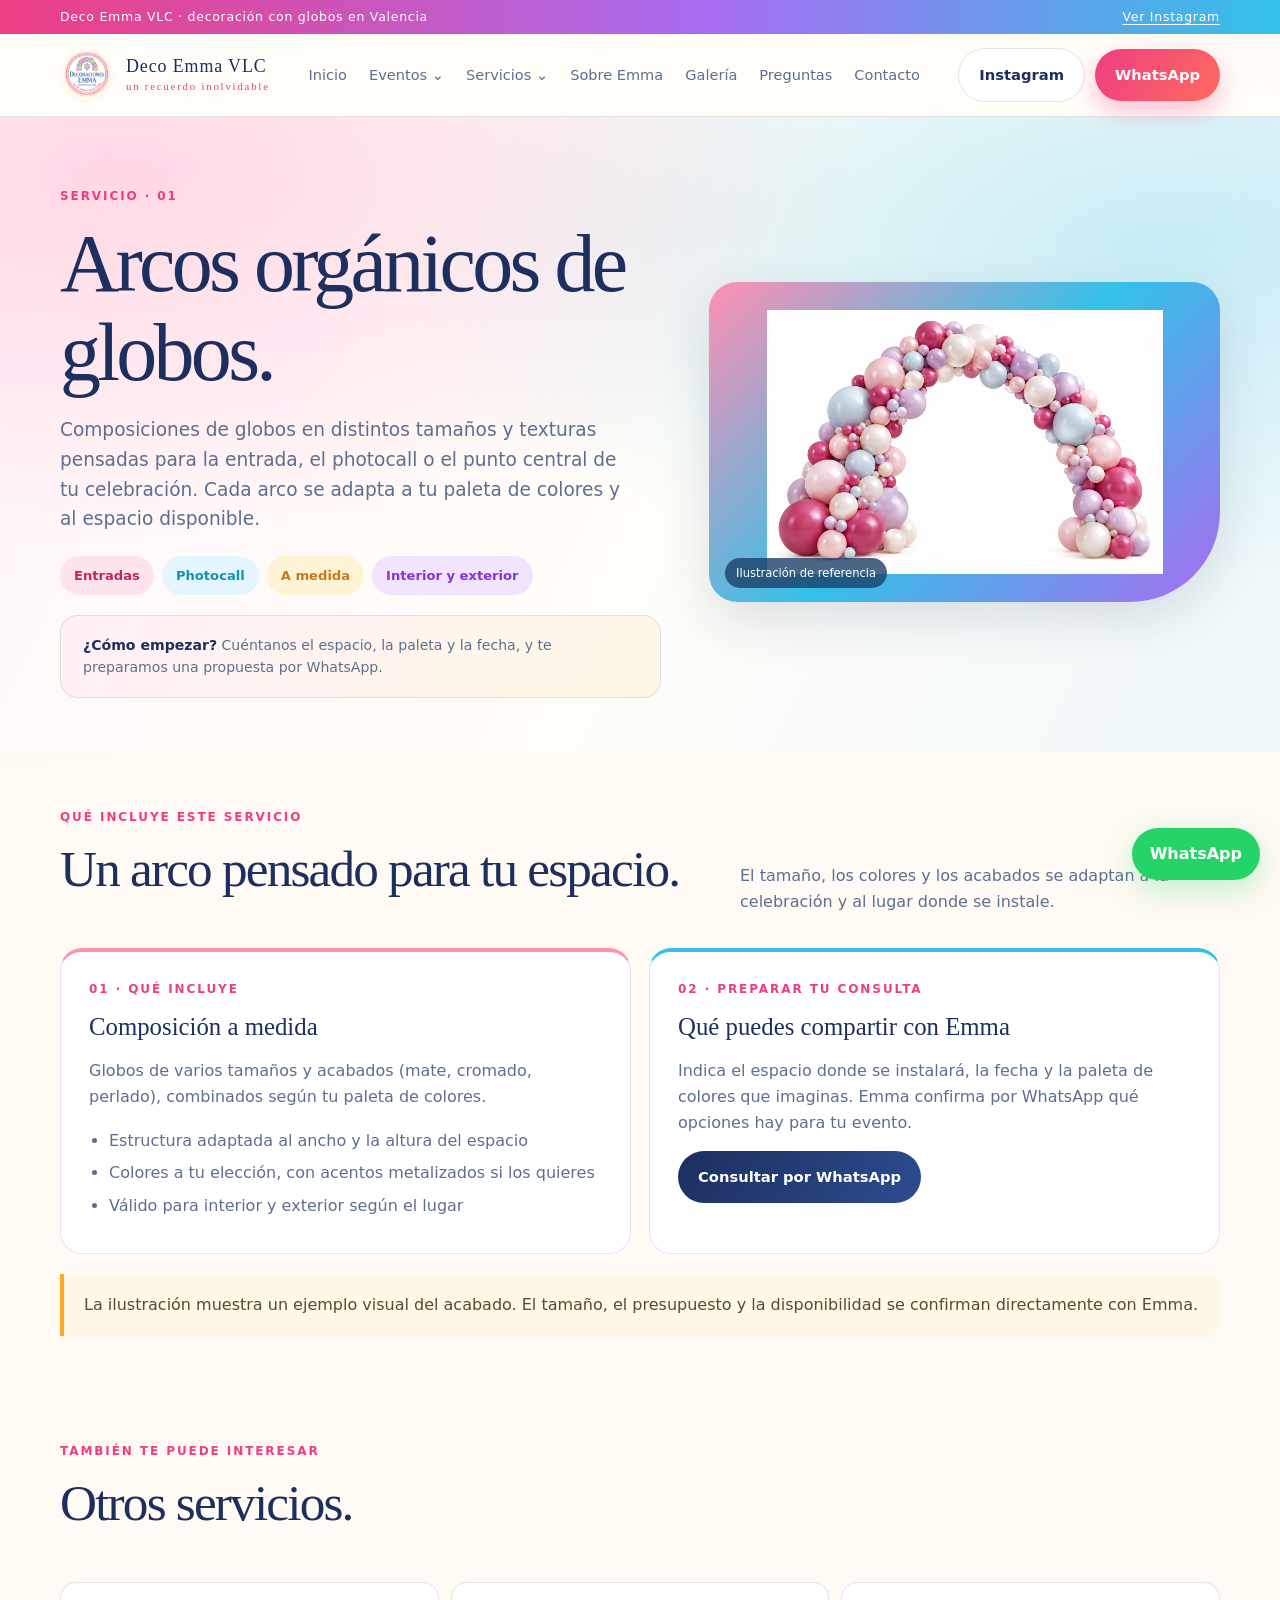
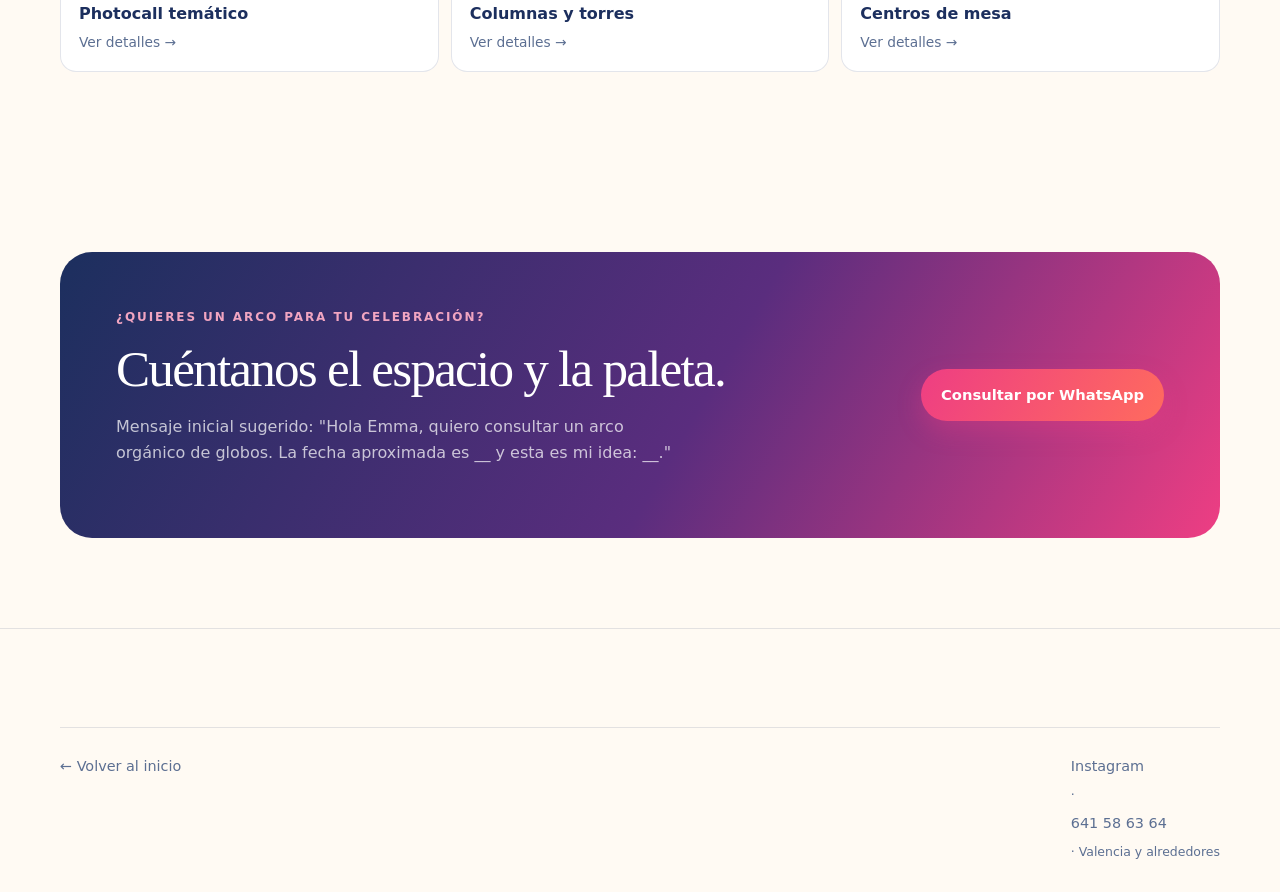
==== arcos-organicos.html @ c62fcb28 "Sitio web Deco Emma VLC: decoración con globos en Valencia Web completa con página de inicio, 6 cate" ====
<!doctype html><html lang="es"><head><meta charset="utf-8"><meta name="viewport" content="width=device-width,initial-scale=1"><title>Arcos orgánicos de globos en Valencia | Deco Emma VLC</title><meta name="description" content="Arcos orgánicos de globos a medida para la entrada o el photocall de tu celebración en Valencia."><link rel="icon" href="logo.png"><link rel="stylesheet" href="assets/css/styles.css"></head><body>
<div class="topbar"><div class="container topbar-inner"><span>Deco Emma VLC · decoración con globos en Valencia</span><a href="https://www.instagram.com/deco_emma_vlc/" target="_blank" rel="noopener noreferrer">Ver Instagram</a></div></div>
<header class="site-header"><div class="container nav"><a class="brand" href="index.html"><img src="logo.png" alt="Logo Deco Emma VLC"><span class="brand-name">Deco Emma VLC<span>un recuerdo inolvidable</span></span></a><button class="menu-toggle" aria-label="Abrir menú" aria-expanded="false">☰</button><nav class="nav-links" aria-label="Navegación principal"><a href="index.html">Inicio</a><a href="index.html#categorias">Categorías</a><a href="index.html#servicios">Servicios</a><a href="sobre-emma.html">Sobre Emma</a><a href="index.html#inspiracion">Galería</a><a href="index.html#preguntas">Preguntas</a><a href="#contacto">Contacto</a></nav><div class="nav-ctas"><a class="btn btn-soft" href="https://www.instagram.com/deco_emma_vlc/" target="_blank" rel="noopener noreferrer">Instagram</a><a class="btn btn-pink" href="https://wa.me/34641586364?text=Hola%20Emma%2C%20quiero%20consultar%20un%20arco%20org%C3%A1nico%20de%20globos." target="_blank" rel="noopener noreferrer">WhatsApp</a></div></div></header>
<main>

<section class="page-hero"><div class="container page-hero-grid"><div><div class="kicker">Servicio · 01</div><h1>Arcos orgánicos de globos.</h1><p class="lead">Composiciones de globos en distintos tamaños y texturas pensadas para la entrada, el photocall o el punto central de tu celebración. Cada arco se adapta a tu paleta de colores y al espacio disponible.</p><div class="chips"><span class="chip">Entradas</span><span class="chip">Photocall</span><span class="chip">A medida</span><span class="chip">Interior y exterior</span></div><div class="detail-hero-note"><strong>¿Cómo empezar?</strong> Cuéntanos el espacio, la paleta y la fecha, y te preparamos una propuesta por WhatsApp.</div></div><div class="page-hero-art illustration"><img src="assets/images/arco-organico.png" alt="Arco orgánico de globos en tonos pastel para la entrada de una celebración"></div></div></section>

<section class="section section-tight"><div class="container"><div class="section-head"><div><div class="kicker">Qué incluye este servicio</div><h2>Un arco pensado para tu espacio.</h2></div><p>El tamaño, los colores y los acabados se adaptan a la celebración y al lugar donde se instale.</p></div><div class="detail-grid"><article class="detail-card"><div class="kicker">01 · Qué incluye</div><h3>Composición a medida</h3><p>Globos de varios tamaños y acabados (mate, cromado, perlado), combinados según tu paleta de colores.</p><ul><li>Estructura adaptada al ancho y la altura del espacio</li><li>Colores a tu elección, con acentos metalizados si los quieres</li><li>Válido para interior y exterior según el lugar</li></ul></article><article class="detail-card"><div class="kicker">02 · Preparar tu consulta</div><h3>Qué puedes compartir con Emma</h3><p>Indica el espacio donde se instalará, la fecha y la paleta de colores que imaginas. Emma confirma por WhatsApp qué opciones hay para tu evento.</p><a class="btn btn-primary" href="https://wa.me/34641586364?text=Hola%20Emma%2C%20quiero%20consultar%20un%20arco%20org%C3%A1nico%20de%20globos.%20La%20fecha%20aproximada%20es%20__%20y%20esta%20es%20mi%20idea%3A%20__" target="_blank" rel="noopener noreferrer">Consultar por WhatsApp</a></article></div><p class="honest-note" style="margin-top:20px">La ilustración muestra un ejemplo visual del acabado. El tamaño, el presupuesto y la disponibilidad se confirman directamente con Emma.</p></div></section>

<section class="section" style="padding-top:0"><div class="container"><div class="section-head"><div><div class="kicker">También te puede interesar</div><h2>Otros servicios.</h2></div></div><div class="related-grid"><a class="related-link" href="photocall-tematico.html">Photocall temático<span>Ver detalles →</span></a><a class="related-link" href="columnas-torres.html">Columnas y torres<span>Ver detalles →</span></a><a class="related-link" href="centros-mesa.html">Centros de mesa<span>Ver detalles →</span></a></div></div></section>

<section class="section" id="contacto"><div class="container cta-band"><div><div class="kicker" style="color:#f1a5c1">¿Quieres un arco para tu celebración?</div><h2>Cuéntanos el espacio y la paleta.</h2><p>Mensaje inicial sugerido: "Hola Emma, quiero consultar un arco orgánico de globos. La fecha aproximada es __ y esta es mi idea: __."</p></div><a class="btn btn-pink" href="https://wa.me/34641586364?text=Hola%20Emma%2C%20quiero%20consultar%20un%20arco%20org%C3%A1nico%20de%20globos.%20La%20fecha%20aproximada%20es%20__%20y%20esta%20es%20mi%20idea%3A%20__" target="_blank" rel="noopener noreferrer">Consultar por WhatsApp</a></div></section>
</main><footer class="footer"><div class="container footer-bottom"><span><a href="index.html">← Volver al inicio</a></span><span><a href="https://www.instagram.com/deco_emma_vlc/" target="_blank" rel="noopener noreferrer">Instagram</a> · <a href="https://wa.me/34641586364" target="_blank" rel="noopener noreferrer">641 58 63 64</a> · Valencia y alrededores</span></div></footer><a class="wa-float" href="https://wa.me/34641586364" target="_blank" rel="noopener noreferrer">WhatsApp</a><div class="modal" aria-hidden="true"><button class="modal-close" aria-label="Cerrar imagen">×</button><img src="" alt=""></div><script src="assets/js/script.js"></script></body></html>
---- assets/css/styles.css ----
:root {
  --ink: #1c2f5e;
  --muted: #5c6f92;
  --pink: #ff8fb3;
  --pink-deep: #ee3e83;
  --gold: #ffa726;
  --sun: #ffce3d;
  --coral: #ff6b5e;
  --sky: #33c1e8;
  --mint: #22c39e;
  --lilac: #a86cf0;
  --cream: #fffaf3;
  --white: #ffffff;
  --line: rgba(28,47,94,.12);
  --shadow: 0 18px 50px rgba(28,47,94,.14);
  --radius: 24px;
  --confetti: radial-gradient(circle, var(--pink) 3px, transparent 3px) 0 0/48px 48px, radial-gradient(circle, var(--sky) 3px, transparent 3px) 20px 24px/64px 64px, radial-gradient(circle, var(--sun) 3px, transparent 3px) 40px 8px/56px 56px, radial-gradient(circle, var(--lilac) 3px, transparent 3px) 10px 36px/72px 72px;
}
* { box-sizing: border-box; }
html { scroll-behavior: smooth; }
body { margin: 0; color: var(--ink); background: radial-gradient(ellipse 900px 500px at 100% 0%, rgba(255,143,179,.14), transparent 60%), radial-gradient(ellipse 800px 500px at 0% 20%, rgba(51,193,232,.12), transparent 55%), var(--cream); font-family: Inter, ui-sans-serif, system-ui, -apple-system, BlinkMacSystemFont, "Segoe UI", sans-serif; line-height: 1.6; }
img { max-width: 100%; display: block; }
a { color: inherit; text-decoration: none; }
button, a { -webkit-tap-highlight-color: transparent; }
:focus-visible { outline: 3px solid var(--pink-deep); outline-offset: 4px; }
.container { width: min(1160px, calc(100% - 40px)); margin: 0 auto; }
.topbar { background: linear-gradient(90deg,var(--pink-deep),var(--lilac) 55%,var(--sky)); color: #fff; font-size: .78rem; letter-spacing: .06em; }
.topbar-inner { display:flex; justify-content:space-between; align-items:center; min-height:34px; gap:16px; }
.topbar a { color:#fff; text-decoration: underline; text-underline-offset: 3px; }
.site-header { position: sticky; top:0; z-index:20; background: rgba(255,253,248,.94); backdrop-filter: blur(14px); border-bottom: 1px solid var(--line); }
.nav { min-height: 82px; display:flex; align-items:center; justify-content:space-between; gap:20px; }
.brand { display:flex; align-items:center; gap:12px; min-width: 210px; }
.brand img { width:54px; height:54px; object-fit:cover; border-radius:50%; }
.brand-name { font-family: Georgia, serif; font-size:1.12rem; letter-spacing:.05em; line-height:1.05; }
.brand-name span { display:block; color:var(--pink-deep); font-size:.67rem; font-family:inherit; letter-spacing:.17em; margin-top:5px; }
.nav-links { display:flex; align-items:center; gap:22px; font-size:.91rem; color:var(--muted); }
.nav-links a:hover { color:var(--pink-deep); }
.nav-ctas { display:flex; align-items:center; gap:10px; }
.menu-toggle { display:none; border:1px solid var(--line); background:var(--white); color:var(--ink); padding:10px 12px; border-radius:12px; font-size:1.1rem; }
.btn { display:inline-flex; justify-content:center; align-items:center; gap:9px; border:0; border-radius:999px; padding:14px 20px; font-weight:700; font-size:.92rem; transition: transform .2s ease, box-shadow .2s ease, background .2s ease; cursor:pointer; }
.btn:hover { transform:translateY(-2px) scale(1.02); box-shadow:0 14px 28px rgba(28,47,94,.22); }
.btn-primary { color:#fff; background:linear-gradient(120deg,var(--ink),#2d4c8f); }
.btn-pink { color:#fff; background:linear-gradient(120deg,var(--pink-deep),var(--coral)); box-shadow:0 10px 24px rgba(238,62,131,.32); }
.btn-soft { background:#fff; color:var(--ink); border:1px solid var(--line); }
.hero { padding: clamp(34px,5vw,62px) 0 clamp(42px,6vw,72px); overflow:hidden; position:relative; background:radial-gradient(ellipse at 8% 15%,rgba(255,143,179,.28),transparent 42%),radial-gradient(ellipse at 92% 8%,rgba(51,193,232,.22),transparent 45%),radial-gradient(ellipse at 50% 100%,rgba(255,206,61,.18),transparent 50%),linear-gradient(120deg,#fff8fb,#fef4f8 58%,#eef9fb); }
.hero::before { content:""; position:absolute; inset:0; background-image:var(--confetti); opacity:.5; pointer-events:none; }
.hero-grid { display:grid; grid-template-columns:minmax(0,.88fr) minmax(0,1.12fr); align-items:center; gap:clamp(24px,4vw,52px); }
.hero-copy { padding:18px 0 20px; }
.hero .reveal { animation:none; opacity:1; }
.eyebrow { color:var(--pink-deep); text-transform:uppercase; letter-spacing:.18em; font-size:.74rem; font-weight:800; }
h1,h2,h3 { font-family: Georgia, "Times New Roman", serif; line-height:1.08; margin:0 0 18px; font-weight:500; }
h1 { font-size:clamp(3rem,6.4vw,5.8rem); letter-spacing:-.045em; }
h2 { font-size:clamp(2.2rem,4vw,3.5rem); letter-spacing:-.035em; }
h3 { font-size:1.55rem; }
p { margin:0 0 16px; }
.lead { color:var(--muted); font-size:1.16rem; max-width:570px; }
.hero-actions { display:flex; flex-wrap:wrap; gap:12px; margin-top:30px; }
.hero h1 { max-width:590px; font-size:clamp(3rem,4.8vw,4.65rem); line-height:1.01; letter-spacing:-.05em; margin:15px 0 20px; }
.hero-event-links { display:flex; flex-wrap:wrap; gap:9px 22px; margin-top:26px; }
.hero-event-links a { color:var(--ink); font-size:.9rem; font-weight:750; border-bottom:1px solid rgba(25,61,103,.2); padding-bottom:4px; }
.hero-event-links a span { color:var(--pink-deep); margin-left:4px; }
.hero-proof { display:flex; align-items:center; gap:12px; margin-top:28px; padding-top:19px; border-top:1px solid var(--line); }
.proof-mark { width:38px; height:38px; display:grid; place-items:center; border-radius:50%; background:#f6e5ec; color:var(--pink-deep); font-size:1.25rem; }
.hero-proof strong,.hero-proof small { display:block; }
.hero-proof strong { font-size:.87rem; }
.hero-proof small { color:var(--muted); margin-top:2px; font-size:.8rem; }
.hero-visual { min-height:520px; position:relative; }
.hero-image { height:520px; width:100%; object-fit:cover; border-radius:32px 32px 120px 32px; box-shadow:var(--shadow); background:linear-gradient(135deg,var(--sky),#fff,var(--pink)); }
.hero-note { position:absolute; left:-24px; bottom:24px; width:180px; padding:18px; background:#fff; border:1px solid var(--line); border-radius:18px; box-shadow:var(--shadow); font-size:.86rem; }
.hero-note strong { display:block; font-family:Georgia,serif; font-size:1.2rem; margin-bottom:4px; }
.section { padding:90px 0; }
.section-head { display:flex; justify-content:space-between; align-items:end; gap:24px; margin-bottom:34px; }
.section-head p { color:var(--muted); max-width:480px; margin:0; }
.kicker { color:var(--pink-deep); font-size:.75rem; font-weight:800; text-transform:uppercase; letter-spacing:.16em; margin-bottom:14px; }
.category-grid { display:grid; grid-template-columns:repeat(3,1fr); gap:16px; }
.category-card { min-height:260px; padding:24px; display:flex; flex-direction:column; justify-content:flex-end; position:relative; overflow:hidden; border-radius:var(--radius); color:#fff; isolation:isolate; transition:transform .3s ease, box-shadow .3s ease; box-shadow:0 10px 26px rgba(28,47,94,.14); }
.category-card:hover { transform:translateY(-6px) scale(1.015); }
.cc-cumpleanos:hover { box-shadow:0 20px 40px rgba(238,62,131,.4); }
.cc-bautizos:hover { box-shadow:0 20px 40px rgba(168,108,240,.4); }
.cc-revelacion:hover { box-shadow:0 20px 40px rgba(51,193,232,.4); }
.cc-babyshower:hover { box-shadow:0 20px 40px rgba(255,167,38,.4); }
.cc-graduaciones:hover { box-shadow:0 20px 40px rgba(34,195,158,.4); }
.cc-personalizada:hover { box-shadow:0 20px 40px rgba(255,107,94,.4); }
.category-card { --card-image: linear-gradient(135deg,var(--pink),var(--sky)); }
.category-card::before { content:""; position:absolute; inset:0; z-index:-2; background-image:linear-gradient(180deg,rgba(25,61,103,.04),rgba(25,61,103,.18)),var(--card-image); background-size:cover; background-position:center; transition:transform .5s ease, filter .5s ease; }
.cc-cumpleanos { --card-image: url('../images/social-web/social-193904.jpg'); }
.cc-bautizos { --card-image: url('../images/social-web/social-194041.jpg'); }
.cc-revelacion { --card-image: url('../images/social-web/social-193912.jpg'); }
.cc-babyshower { --card-image: url('../images/social-web/social-194009.jpg'); }
.cc-graduaciones { --card-image: url('../images/social-web/social-194018.jpg'); }
.cc-personalizada { --card-image: url('../images/social-web/social-193943.jpg'); }
.category-card:hover::before { transform:scale(1.05); }
.category-card::after { content:""; position:absolute; inset:0; z-index:-1; background:linear-gradient(180deg,rgba(15,37,63,.02) 10%,rgba(15,37,63,.78)); transition:background .35s ease; }
.category-card:hover::after { background:linear-gradient(180deg,rgba(15,37,63,.02) 10%,rgba(15,37,63,.9)); }
.category-card h3 { margin-bottom:5px; }
.category-card p { margin:0; opacity:.88; font-size:.9rem; }
.card-arrow { margin-top:15px; font-size:.9rem; font-weight:800; }
.color-pink { --card-bg: linear-gradient(135deg,#e38ead,#8fa9ce); }
.color-blue { --card-bg: linear-gradient(135deg,#7db4d8,#1f4e79); }
.color-lilac { --card-bg: linear-gradient(135deg,#b99bcf,#dfc7dc); }
.color-mint { --card-bg: linear-gradient(135deg,#89bca8,#e4cda5); }
.color-gold { --card-bg: linear-gradient(135deg,#d2a738,#c85d84); }
.color-night { --card-bg: linear-gradient(135deg,#273a58,#ba5a7d); }
.split { display:grid; grid-template-columns:1fr 1fr; gap:50px; align-items:center; }
.soft-panel { padding:42px; background:linear-gradient(135deg,#fff0f6,#fdeee0 45%,#eaf7f4); border-radius:32px; box-shadow:var(--shadow); }
.quote { font-family:Georgia,serif; font-size:clamp(1.7rem,3vw,2.8rem); line-height:1.15; background:linear-gradient(120deg,var(--pink-deep),var(--lilac)); -webkit-background-clip:text; background-clip:text; color:transparent; }
.steps { display:grid; grid-template-columns:repeat(3,1fr); gap:18px; }
.step { padding:26px; background:#fff; border:1px solid var(--line); border-radius:20px; }
.step-no { width:38px; height:38px; display:grid; place-items:center; color:#fff; background:var(--pink-deep); border-radius:50%; font-weight:800; margin-bottom:22px; }
.steps .step:nth-child(3n+1) .step-no { background:var(--pink-deep); }
.steps .step:nth-child(3n+2) .step-no { background:var(--sky); }
.steps .step:nth-child(3n+3) .step-no { background:var(--gold); }
.steps .step { transition:transform .25s ease, box-shadow .25s ease; }
.steps .step:hover { transform:translateY(-4px); box-shadow:var(--shadow); }
.step p { color:var(--muted); font-size:.93rem; }
.gallery { display:grid; grid-template-columns:repeat(12,1fr); gap:14px; }
.gallery figure { margin:0; min-height:230px; position:relative; overflow:hidden; border-radius:18px; background:#eee; cursor:zoom-in; }
.gallery figure:nth-child(1) { grid-column:span 7; grid-row:span 2; }
.gallery figure:nth-child(2), .gallery figure:nth-child(3) { grid-column:span 5; }
.gallery figure:nth-child(n+4) { grid-column:span 4; }
.gallery img { width:100%; height:100%; object-fit:cover; transition:transform .35s ease; }
.gallery figure:hover img { transform:scale(1.04); }
.gallery figcaption { position:absolute; left:14px; bottom:12px; background:rgba(25,61,103,.82); color:#fff; border-radius:999px; padding:5px 10px; font-size:.72rem; }
.page-hero { padding:70px 0 54px; position:relative; overflow:hidden; background:radial-gradient(ellipse at 10% 10%,rgba(255,143,179,.3),transparent 45%),radial-gradient(ellipse at 90% 20%,rgba(51,193,232,.24),transparent 48%),linear-gradient(115deg,#fff6fa 0%,#fffdf8 52%,#eff8fb 100%); }
.page-hero::before { content:""; position:absolute; inset:0; background-image:var(--confetti); opacity:.4; pointer-events:none; }
.page-hero .container { position:relative; }
.page-hero-grid { display:grid; grid-template-columns:1fr .85fr; gap:48px; align-items:center; }
.page-hero-art { height:320px; border-radius:28px 28px 90px 28px; background:linear-gradient(135deg,var(--pink),var(--sky),var(--lilac)); box-shadow:var(--shadow); overflow:hidden; }
.page-hero-art img { width:100%; height:100%; object-fit:cover; }
.chips { display:flex; flex-wrap:wrap; gap:8px; margin-top:22px; }
.chip { padding:8px 13px; border-radius:999px; background:#fff; border:1px solid var(--line); color:var(--muted); font-size:.82rem; font-weight:700; }
.chip:nth-child(4n+1) { background:#ffe3ec; color:#c22563; border-color:transparent; }
.chip:nth-child(4n+2) { background:#e3f6ff; color:#1590b3; border-color:transparent; }
.chip:nth-child(4n+3) { background:#fff3d6; color:#c9791a; border-color:transparent; }
.chip:nth-child(4n+4) { background:#f2e3ff; color:#8535d6; border-color:transparent; }
.cta-band { padding:56px; border-radius:32px; background:linear-gradient(120deg,var(--ink),#5a2d7e 55%,var(--pink-deep)); color:#fff; display:flex; align-items:center; justify-content:space-between; gap:28px; position:relative; overflow:hidden; }
.cta-band::before { content:""; position:absolute; inset:0; background-image:var(--confetti); opacity:.28; pointer-events:none; }
.cta-band > * { position:relative; }
.cta-band p { color:rgba(255,255,255,.72); max-width:570px; }
.cta-band .btn-soft { color:var(--ink); }
.footer { padding:58px 0 30px; border-top:1px solid var(--line); }
.footer-grid { display:grid; grid-template-columns:1.3fr 1fr 1fr 1fr; gap:32px; }
.footer h3 { font-size:1rem; font-family:inherit; font-weight:800; }
.footer a { color:var(--muted); display:block; margin:7px 0; font-size:.9rem; }
.footer-bottom { display:flex; justify-content:space-between; gap:20px; border-top:1px solid var(--line); margin-top:40px; padding-top:20px; color:var(--muted); font-size:.78rem; }
.wa-float { position:fixed; right:20px; bottom:20px; z-index:25; background:#25d366; color:#fff; border-radius:999px; padding:13px 18px; font-weight:800; box-shadow:0 10px 30px rgba(37,211,102,.28); }
.hero-banner { position:relative; min-height:clamp(490px,48vw,610px); border-radius:30px 30px 110px 30px; overflow:hidden; box-shadow:0 28px 70px rgba(25,61,103,.18); background:#d9c9e7; isolation:isolate; }
.hero-slide { position:absolute; inset:0; opacity:0; visibility:hidden; transition:opacity .55s ease, visibility .55s ease; }
.hero-slide.active { opacity:1; visibility:visible; }
.hero-slide img { width:100%; height:100%; object-fit:cover; }
.hero-slide::after { content:""; position:absolute; inset:0; background:linear-gradient(180deg,rgba(11,28,48,.02) 40%,rgba(11,28,48,.15) 54%,rgba(11,28,48,.92) 100%); }
.hero-slide-copy { position:absolute; z-index:1; left:clamp(20px,3vw,38px); bottom:clamp(28px,4vw,48px); width:min(500px,calc(100% - 64px)); color:#fff; }
.hero-slide-copy .eyebrow { color:#ffd4e3; margin-bottom:12px; }
.hero-slide-copy h2 { font-size:clamp(2rem,3.35vw,3.25rem); max-width:500px; margin-bottom:11px; line-height:1.02; }
.hero-slide-copy p { color:rgba(255,255,255,.9); font-size:1rem; margin:0; }
.hero-photo-label { position:absolute; z-index:3; left:20px; top:20px; padding:8px 13px; border-radius:999px; background:rgba(255,253,249,.93); color:var(--ink); font-size:.75rem; font-weight:800; box-shadow:0 5px 18px rgba(0,0,0,.12); }
.hero-controls { position:absolute; z-index:3; right:22px; bottom:22px; display:flex; gap:8px; }
.hero-controls button { width:44px; height:44px; border:1px solid rgba(255,255,255,.68); border-radius:50%; background:rgba(12,35,58,.42); color:#fff; font-size:1.1rem; cursor:pointer; backdrop-filter:blur(8px); }
.hero-controls button:hover { background:#fff; color:var(--ink); }
.hero-dots { position:absolute; z-index:3; top:25px; right:25px; display:flex; gap:8px; }
.hero-dots button { width:9px; height:9px; padding:0; border:0; border-radius:50%; background:rgba(255,255,255,.55); cursor:pointer; }
.hero-dots button.active { background:#fff; transform:scale(1.35); }
.service-strip { display:flex; gap:12px; overflow:auto; padding:4px 0 8px; scrollbar-width:none; }
.service-strip::-webkit-scrollbar { display:none; }
.service-pill { flex:0 0 auto; border:1px solid var(--line); border-radius:999px; padding:12px 16px; background:#fff; color:var(--muted); font-size:.87rem; font-weight:700; transition:transform .2s ease, box-shadow .2s ease; }
.service-pill:hover { color:#fff; border-color:transparent; background:linear-gradient(120deg,var(--pink-deep),var(--lilac)); transform:translateY(-2px); box-shadow:0 10px 22px rgba(238,62,131,.3); }
.nav-category { position:relative; }
.nav-category > button { border:0; background:none; color:inherit; font:inherit; cursor:pointer; padding:0; }
.category-menu { display:none; position:absolute; top:32px; left:-18px; min-width:250px; padding:10px; background:#fff; border:1px solid var(--line); border-radius:20px; box-shadow:var(--shadow); }
.nav-category:hover .category-menu, .nav-category:focus-within .category-menu, .nav-category.open .category-menu { display:block; }
.category-menu a { display:flex; align-items:center; gap:12px; padding:8px; border-radius:14px; color:var(--ink); font-weight:700; font-size:.92rem; transition:background .18s ease, transform .18s ease; }
.category-menu a:hover { background:#f7f5ff; transform:translateX(3px); }
.category-menu a .menu-icon { flex:0 0 auto; width:38px; height:38px; border-radius:12px; display:grid; place-items:center; font-size:1.15rem; }
.category-menu a.mi-cumpleanos .menu-icon { background:#ffe3ec; }
.category-menu a.mi-bautizos .menu-icon { background:#f2e3ff; }
.category-menu a.mi-revelacion .menu-icon { background:#e3f6ff; }
.category-menu a.mi-babyshower .menu-icon { background:#fff3d6; }
.category-menu a.mi-graduaciones .menu-icon { background:#d9f5ee; }
.category-menu a.mi-personalizada .menu-icon { background:#ffe8e0; }
.category-menu a.mi-arcos .menu-icon { background:#ffe3ec; }
.category-menu a.mi-columnas .menu-icon { background:#fff1d6; }
.category-menu a.mi-photocall .menu-icon { background:#d9f5ee; }
.category-menu a.mi-numeros .menu-icon { background:#e3ecff; }
.category-menu a.mi-centromesa .menu-icon { background:#f2e3ff; }
.category-menu a.mi-montaje .menu-icon { background:#ffe8e0; }
.page-hero-art { position:relative; }
.page-hero-art::after { content:"Inspiración visual"; position:absolute; left:16px; bottom:14px; padding:6px 11px; border-radius:999px; background:rgba(25,61,103,.78); color:#fff; font-size:.72rem; }
.page-hero-art.real-photo::after { content:"Foto aportada por Deco Emma"; }
.page-hero-art.illustration { display:flex; align-items:center; justify-content:center; }
.page-hero-art.illustration img { width:100%; height:100%; object-fit:contain; padding:28px; }
.page-hero-art.illustration::after { content:"Ilustración de referencia"; }
.detail-grid { display:grid; grid-template-columns:1fr 1fr; gap:18px; }
.hero-grid { grid-template-columns:minmax(0,.92fr) minmax(0,1.08fr); }
.hero h1 { font-size:clamp(2.9rem,4.2vw,4.05rem); max-width:620px; }
.category-card { min-height:300px; padding:28px; }
.category-card::before { background-position:center 42%; }
.category-card h3 { font-size:clamp(1.7rem,2.2vw,2.15rem); }
.hero-slide-copy { max-width:calc(100% - 100px); }
@media (max-width:680px) { .hero-controls { left:13px; right:auto; top:58px; bottom:auto; } }
@media (max-width:900px) { .hero-grid { grid-template-columns:1fr; } .hero h1 { font-size:clamp(3rem,7vw,4.1rem); } }
@media (max-width:680px) { .hero h1 { font-size:clamp(2.5rem,10.5vw,3.15rem); } .category-card { min-height:285px; padding:24px; } .hero-slide-copy { max-width:none; } }
.detail-card { padding:28px; border:1px solid var(--line); border-radius:22px; background:#fff; border-top:4px solid var(--pink); transition:transform .25s ease, box-shadow .25s ease; }
.detail-card:hover { transform:translateY(-4px); box-shadow:var(--shadow); }
.detail-card:nth-child(2) { border-top-color:var(--sky); }
.detail-card p { color:var(--muted); }
.detail-card ul { margin:18px 0 0; padding-left:20px; color:var(--muted); }
.detail-card li { margin:7px 0; }
.faq-list { display:grid; gap:10px; max-width:920px; }
.faq-list details { background:#fff; border:1px solid var(--line); border-radius:16px; padding:0 20px; transition:border-color .2s ease, box-shadow .2s ease; }
.faq-list details[open] { border-color:var(--pink); box-shadow:0 10px 24px rgba(238,62,131,.12); }
.faq-list summary { cursor:pointer; list-style:none; padding:19px 28px 19px 0; font-weight:750; position:relative; }
.faq-list summary::-webkit-details-marker { display:none; }
.faq-list summary::after { content:"+"; position:absolute; right:0; top:14px; font-size:1.4rem; color:var(--pink-deep); }
.faq-list details[open] summary::after { content:"−"; }
.faq-list details p { color:var(--muted); padding:0 0 17px; margin:0; }
.related-grid { display:grid; grid-template-columns:repeat(3,1fr); gap:12px; }
.related-link { padding:18px; border:1px solid var(--line); border-radius:16px; background:#fff; font-weight:750; transition:transform .2s ease, box-shadow .2s ease, border-color .2s ease; }
.related-link:hover { transform:translateY(-3px); box-shadow:var(--shadow); border-color:var(--pink); }
.related-link span { display:block; color:var(--muted); font-weight:400; font-size:.86rem; margin-top:4px; }
.honest-note { padding:18px 20px; border-left:4px solid var(--gold); border-radius:0 14px 14px 0; background:#fff8e8; color:#594b2b; }
.home-faq { background:linear-gradient(135deg,#f5e9ff,#e5f9f3); }
@media (max-width:680px) { .detail-grid,.related-grid { grid-template-columns:1fr; } .detail-card { padding:22px; } }
.modal { display:none; position:fixed; inset:0; z-index:50; padding:24px; background:rgba(11,25,43,.78); align-items:center; justify-content:center; }
.modal.open { display:flex; }
.modal img { max-height:88vh; max-width:min(100%,1000px); border-radius:18px; box-shadow:var(--shadow); }
.modal-close { position:absolute; top:18px; right:20px; width:42px; height:42px; border:0; border-radius:50%; background:#fff; color:var(--ink); font-size:1.5rem; cursor:pointer; }
.reveal { animation:rise .65s ease both; }
@keyframes rise { from { opacity:0; transform:translateY(16px); } to { opacity:1; transform:none; } }
@media (max-width:900px) { .nav-links { gap:12px; } .nav-ctas .btn-soft { display:none; } .hero-grid,.page-hero-grid,.split { grid-template-columns:1fr; } .hero-grid { gap:27px; } .hero-copy { max-width:760px; } .hero h1 { max-width:760px; font-size:clamp(3.2rem,7vw,4.5rem); } .hero-banner { min-height:500px; } .hero-visual { min-height:380px; } .hero-image { height:380px; } .category-grid { grid-template-columns:repeat(2,1fr); } .steps { grid-template-columns:1fr; } .footer-grid { grid-template-columns:1fr 1fr; } }
@media (max-width:680px) { .container { width:min(100% - 28px,1160px); } .topbar-inner { font-size:.67rem; } .topbar-inner span { display:none; } .nav { min-height:70px; } .brand img { width:46px; height:46px; } .brand { min-width:0; } .brand-name { font-size:1rem; } .menu-toggle { display:block; } .nav-links { display:none; position:absolute; left:14px; right:14px; top:76px; flex-direction:column; align-items:stretch; padding:14px; background:#fff; border:1px solid var(--line); border-radius:18px; box-shadow:var(--shadow); } .nav-links.open { display:flex; } .nav-category > button { width:100%; text-align:left; padding:10px 0; } .category-menu { position:static; box-shadow:none; border:0; padding:0 0 4px 12px; min-width:0; } .nav-category.open .category-menu { display:block; } .nav-ctas { margin-left:auto; } .nav-ctas .btn-pink { padding:11px 14px; font-size:.8rem; } .hero { padding:18px 0 42px; } .hero-grid { display:flex; flex-direction:column; align-items:stretch; gap:0; } .hero-banner { order:0; min-height:clamp(300px,88vw,390px); width:100%; margin-bottom:25px; border-radius:22px 22px 72px 22px; } .hero-copy { order:1; padding:0 3px; } .hero .eyebrow { font-size:.68rem; } .hero h1 { font-size:clamp(2.55rem,11vw,3.35rem); line-height:1.01; margin:9px 0 13px; max-width:14ch; } .hero .lead { font-size:1rem; line-height:1.5; margin-bottom:0; } .hero-actions { margin-top:18px; gap:9px; } .hero-actions .btn { flex:1 1 100%; min-height:50px; } .hero-event-links { margin-top:18px; gap:10px 17px; } .hero-event-links a { font-size:.82rem; } .hero-proof { margin-top:19px; padding-top:15px; } .hero-slide-copy { left:18px; bottom:22px; width:calc(100% - 36px); } .hero-slide-copy .eyebrow { font-size:.64rem; margin-bottom:8px; } .hero-slide-copy h2 { font-size:clamp(1.65rem,7vw,2.15rem); max-width:15ch; margin-bottom:6px; } .hero-slide-copy p { font-size:.85rem; line-height:1.35; max-width:29ch; } .hero-photo-label { left:13px; top:13px; font-size:.65rem; padding:7px 10px; } .hero-controls { right:13px; bottom:13px; } .hero-controls button { width:39px; height:39px; } .hero-dots { top:16px; right:14px; } .section { padding:65px 0; } .section-head { display:block; } .section-head p { margin-top:14px; } .category-grid { grid-template-columns:1fr; } .category-card { min-height:250px; } .gallery { display:grid; grid-template-columns:1fr 1fr; } .gallery figure, .gallery figure:nth-child(1), .gallery figure:nth-child(2), .gallery figure:nth-child(3), .gallery figure:nth-child(n+4) { grid-column:span 1; grid-row:span 1; min-height:190px; } .gallery figure:nth-child(1) { grid-column:span 2; min-height:270px; } .soft-panel { padding:26px; } .cta-band { padding:30px 24px; display:block; } .cta-band .btn { margin-top:14px; } .footer-grid { grid-template-columns:1fr; gap:24px; } .footer-bottom { display:block; } .footer-bottom span { display:block; margin-top:8px; } .wa-float { right:14px; bottom:14px; padding:11px 14px; font-size:.86rem; } }
/* ---- Ampliación visual: cifras, servicios numerados, sobre Emma, Instagram, confianza ---- */
.stats-bar { display:grid; grid-template-columns:repeat(4,1fr); gap:16px; margin-top:-46px; position:relative; z-index:3; }
.stat-card { background:#fff; border:1px solid var(--line); border-radius:20px; padding:22px 18px; box-shadow:var(--shadow); text-align:center; border-bottom:4px solid var(--pink-deep); transition:transform .25s ease; }
.stat-card:hover { transform:translateY(-4px); }
.stat-card strong { display:block; font-family:Georgia,serif; font-size:1.9rem; color:var(--pink-deep); letter-spacing:-.02em; }
.stat-card span { display:block; margin-top:4px; color:var(--muted); font-size:.82rem; line-height:1.35; }
.stat-card:nth-child(4n+1) { border-bottom-color:var(--pink-deep); }
.stat-card:nth-child(4n+1) strong { color:var(--pink-deep); }
.stat-card:nth-child(4n+2) { border-bottom-color:var(--sky); }
.stat-card:nth-child(4n+2) strong { color:#1590b3; }
.stat-card:nth-child(4n+3) { border-bottom-color:var(--gold); }
.stat-card:nth-child(4n+3) strong { color:#c9791a; }
.stat-card:nth-child(4n+4) { border-bottom-color:var(--lilac); }
.stat-card:nth-child(4n+4) strong { color:#8535d6; }
.section-tight { padding-top:56px; }
.services-grid { display:grid; grid-template-columns:repeat(3,1fr); gap:16px; }
.service-num-card { position:relative; padding:30px 26px 26px; background:#fff; border:1px solid var(--line); border-radius:22px; overflow:hidden; transition:transform .25s ease, box-shadow .25s ease, border-color .25s ease; display:block; }
.service-more { display:inline-block; margin-top:14px; color:var(--pink-deep); font-weight:800; font-size:.86rem; }
.service-num-card:hover { transform:translateY(-4px); box-shadow:var(--shadow); }
.service-num-card .num { position:absolute; top:14px; right:20px; font-family:Georgia,serif; font-size:2.4rem; color:rgba(200,77,124,.14); }
.service-num-card .icon { width:46px; height:46px; display:grid; place-items:center; border-radius:14px; background:#fbeaf1; color:var(--pink-deep); font-size:1.35rem; margin-bottom:16px; }
.service-img-wrap { width:100%; aspect-ratio:4/3; border-radius:16px; overflow:hidden; margin-bottom:18px; display:flex; align-items:center; justify-content:center; background:linear-gradient(135deg,#faf6f0,#f2ede6); }
.service-img-wrap img { width:100%; height:100%; object-fit:contain; padding:14px; mix-blend-mode:multiply; }
.service-num-card:nth-child(6n+1) .service-img-wrap { background:linear-gradient(135deg,#fff3f7,#ffe9f0); }
.service-num-card:nth-child(6n+2) .service-img-wrap { background:linear-gradient(135deg,#fff9ef,#fff1d9); }
.service-num-card:nth-child(6n+3) .service-img-wrap { background:linear-gradient(135deg,#eefaf6,#dff5ee); }
.service-num-card:nth-child(6n+4) .service-img-wrap { background:linear-gradient(135deg,#eef3ff,#e3ecff); }
.service-num-card:nth-child(6n+5) .service-img-wrap { background:linear-gradient(135deg,#f8f1ff,#f0e4ff); }
.service-num-card:nth-child(6n+6) .service-img-wrap { background:linear-gradient(135deg,#fff1ee,#ffe6e0); }
.service-num-card:nth-child(6n+6) .service-img-wrap img { mix-blend-mode:normal; }
.service-num-card { border-top:4px solid var(--pink); }
.service-num-card:nth-child(6n+1) { border-top-color:var(--pink-deep); }
.service-num-card:nth-child(6n+1) .icon { background:#ffe3ec; color:var(--pink-deep); }
.service-num-card:nth-child(6n+2) { border-top-color:var(--gold); }
.service-num-card:nth-child(6n+2) .icon { background:#fff1d6; color:#c9791a; }
.service-num-card:nth-child(6n+3) { border-top-color:var(--mint); }
.service-num-card:nth-child(6n+3) .icon { background:#d9f5ee; color:#12876b; }
.service-num-card:nth-child(6n+4) { border-top-color:#2f57c9; }
.service-num-card:nth-child(6n+4) .icon { background:#e3ecff; color:#2f57c9; }
.service-num-card:nth-child(6n+5) { border-top-color:var(--lilac); }
.service-num-card:nth-child(6n+5) .icon { background:#f2e3ff; color:#8535d6; }
.service-num-card:nth-child(6n+6) { border-top-color:var(--coral); }
.service-num-card:nth-child(6n+6) .icon { background:#ffe8e0; color:#e0523f; }
.service-num-card h3 { font-size:1.18rem; margin-bottom:8px; }
.service-num-card p { color:var(--muted); font-size:.9rem; margin:0; }
.trust-grid { display:grid; grid-template-columns:repeat(3,1fr); gap:14px; }
.trust-item { display:flex; gap:14px; padding:20px; border-radius:18px; background:#fff; border:1px solid var(--line); min-width:0; }
.trust-item > div { min-width:0; }
.trust-item .icon { flex:0 0 auto; width:40px; height:40px; display:grid; place-items:center; border-radius:12px; background:#eef7f4; color:#2f7a5f; font-size:1.1rem; }
.trust-item:nth-child(6n+1) .icon { background:#ffe3ec; }
.trust-item:nth-child(6n+2) .icon { background:#e3ecff; }
.trust-item:nth-child(6n+3) .icon { background:#fff1d6; }
.trust-item:nth-child(6n+4) .icon { background:#d9f5ee; }
.trust-item:nth-child(6n+5) .icon { background:#f2e3ff; }
.trust-item:nth-child(6n+6) .icon { background:#ffe8e0; }
.trust-item { transition:transform .25s ease, box-shadow .25s ease; }
.trust-item:hover { transform:translateY(-3px); box-shadow:var(--shadow); }
.trust-item h3 { font-size:1rem; margin-bottom:4px; }
.trust-item p { color:var(--muted); font-size:.85rem; margin:0; }
.about-split { display:grid; grid-template-columns:.85fr 1.15fr; gap:50px; align-items:center; }
.about-photo { position:relative; border-radius:28px 28px 100px 28px; overflow:hidden; box-shadow:var(--shadow); min-height:420px; }
.about-photo img { width:100%; height:100%; min-height:420px; object-fit:cover; }
.about-photo .about-tag { position:absolute; left:18px; bottom:18px; background:rgba(255,253,249,.94); color:var(--ink); padding:9px 14px; border-radius:999px; font-size:.76rem; font-weight:800; box-shadow:0 6px 18px rgba(0,0,0,.12); }
.badge-row { display:flex; flex-wrap:wrap; gap:9px; margin:22px 0 26px; }
.badge-pill { display:inline-flex; align-items:center; gap:7px; padding:9px 14px; border-radius:999px; background:#fff; border:1px solid var(--line); color:var(--ink); font-size:.82rem; font-weight:700; }
.badge-pill .dot { width:7px; height:7px; border-radius:50%; background:var(--pink-deep); }
.badge-pill:nth-child(4n+2) .dot { background:var(--sky); }
.badge-pill:nth-child(4n+3) .dot { background:var(--gold); }
.badge-pill:nth-child(4n+4) .dot { background:var(--lilac); }
.insta-band { padding:80px 0; background:linear-gradient(135deg,#ffe9f2,#fff3da 45%,#e4f8f2); position:relative; overflow:hidden; }
.insta-band::before { content:""; position:absolute; inset:0; background-image:var(--confetti); opacity:.35; pointer-events:none; }
.insta-band .container { position:relative; }
.insta-head { display:flex; justify-content:space-between; align-items:end; gap:20px; margin-bottom:28px; flex-wrap:wrap; }
.insta-grid { display:grid; grid-template-columns:repeat(6,1fr); gap:10px; }
.insta-grid a { position:relative; display:block; border-radius:16px; overflow:hidden; aspect-ratio:1/1; isolation:isolate; }
.insta-grid img { width:100%; height:100%; object-fit:cover; transition:transform .4s ease; }
.insta-grid a::after { content:"♡ Instagram"; position:absolute; inset:0; display:grid; place-items:center; color:#fff; font-weight:800; font-size:.82rem; background:rgba(25,61,103,.0); opacity:0; transition:opacity .25s ease, background .25s ease; }
.insta-grid a:hover img { transform:scale(1.08); }
.insta-grid a:hover::after { opacity:1; background:rgba(25,61,103,.42); }
.timeline-band { padding:70px 0; background:linear-gradient(135deg,var(--ink),#3a2d6e 55%,#7a2d63); color:#fff; border-radius:36px; margin:0 auto; width:min(1160px, calc(100% - 40px)); }
.timeline-band .section-head p { color:rgba(255,255,255,.7); }
.timeline-band .kicker { color:#ffbcd6; }
.timeline-band h2 { color:#fff; }
.timeline-band .step { background:rgba(255,255,255,.06); border-color:rgba(255,255,255,.14); }
.timeline-band .step h3 { color:#fff; }
.timeline-band .step p { color:rgba(255,255,255,.68); }
.timeline-band .step-no { background:#fff; color:var(--ink); }
.detail-hero-note { padding:18px 22px; border-radius:18px; background:linear-gradient(120deg,#fff0f6,#fff8e6); border:1px solid var(--line); font-size:.88rem; color:var(--muted); margin-top:20px; }
.detail-hero-note strong { color:var(--ink); }
.mini-gallery { display:grid; grid-template-columns:repeat(4,1fr); gap:12px; }
.mini-gallery figure { margin:0; border-radius:16px; overflow:hidden; min-height:180px; cursor:zoom-in; }
.mini-gallery img { width:100%; height:100%; object-fit:cover; transition:transform .35s ease; }
.mini-gallery figure:hover img { transform:scale(1.05); }
.zones-band { display:flex; flex-wrap:wrap; gap:10px; margin-top:18px; }
.zones-band span { padding:8px 14px; border-radius:999px; background:#fff; border:1px solid var(--line); color:var(--muted); font-size:.82rem; }
@media (max-width:900px) { .stats-bar,.trust-grid,.services-grid { grid-template-columns:repeat(2,1fr); } .about-split { grid-template-columns:1fr; } .about-photo,.about-photo img { min-height:300px; } .insta-grid { grid-template-columns:repeat(3,1fr); } .mini-gallery { grid-template-columns:repeat(2,1fr); } }
@media (max-width:680px) { .stats-bar,.trust-grid,.services-grid,.insta-grid,.mini-gallery { grid-template-columns:repeat(2,1fr); } .stats-bar { margin-top:22px; gap:10px; } .stat-card { padding:16px 12px; } .stat-card strong { font-size:1.4rem; } .timeline-band { border-radius:26px; padding:46px 0; } .insta-head { display:block; } }
/* ---- Elementos decorativos flotantes (globos, tarta) ---- */
.decor-img { position:absolute; pointer-events:none; mix-blend-mode:multiply; filter:drop-shadow(0 14px 20px rgba(25,61,103,.1)); z-index:1; user-select:none; }
.hero-copy { position:relative; }
.decor-balloons-hero { width:118px; top:-38px; right:-6px; transform:rotate(8deg); }
.decor-cake-panel { width:170px; right:-46px; bottom:-40px; transform:rotate(-4deg); }
.page-hero-art img.decor-cake-corner { width:150px; height:auto; right:-8px; top:-30px; transform:rotate(6deg); }
.page-hero-art img.decor-balloons-corner { width:130px; height:auto; left:-20px; bottom:-28px; transform:rotate(-10deg); }
.page-hero-art img.decor-cupcakes-corner { width:170px; height:auto; left:-30px; bottom:-26px; transform:rotate(-6deg); }
.page-hero-art img.decor-piniata-corner { width:150px; height:auto; left:-28px; bottom:-30px; transform:rotate(-8deg); }
.page-hero-art img.decor-giftbox-corner { width:150px; height:auto; right:-24px; bottom:-28px; transform:rotate(6deg); }
.page-hero-art img.decor-babyshoes-corner { width:140px; height:auto; right:-20px; top:-26px; transform:rotate(8deg); }
.page-hero-art img.decor-cakepops-corner { width:150px; height:auto; right:-22px; top:-28px; transform:rotate(7deg); }
.page-hero-art img.decor-teddybear-corner { width:120px; height:auto; right:-18px; top:-24px; transform:rotate(6deg); }
.decor-bunting-divider { display:block; margin:0 auto 34px; width:min(640px,88%); mix-blend-mode:multiply; pointer-events:none; user-select:none; }
@media (max-width:680px) { .decor-bunting-divider { width:100%; margin-bottom:20px; } }
.decor-banner-img { display:block; margin:26px auto 0; width:min(560px,86%); mix-blend-mode:multiply; pointer-events:none; user-select:none; }
.soft-panel { position:relative; overflow:visible; }
.page-hero-art { overflow:visible; }
@media (max-width:900px) { .decor-balloons-hero { width:100px; top:-14px; right:2%; } .decor-cake-panel { width:120px; right:-20px; bottom:-24px; } .decor-cake-corner,.decor-balloons-corner { width:96px; } }
@media (max-width:680px) { .decor-img { display:none; } .decor-banner-img { width:100%; margin-top:16px; } }
@media (prefers-reduced-motion:reduce) { *,*::before,*::after { animation-duration:.01ms!important; transition-duration:.01ms!important; scroll-behavior:auto!important; } }
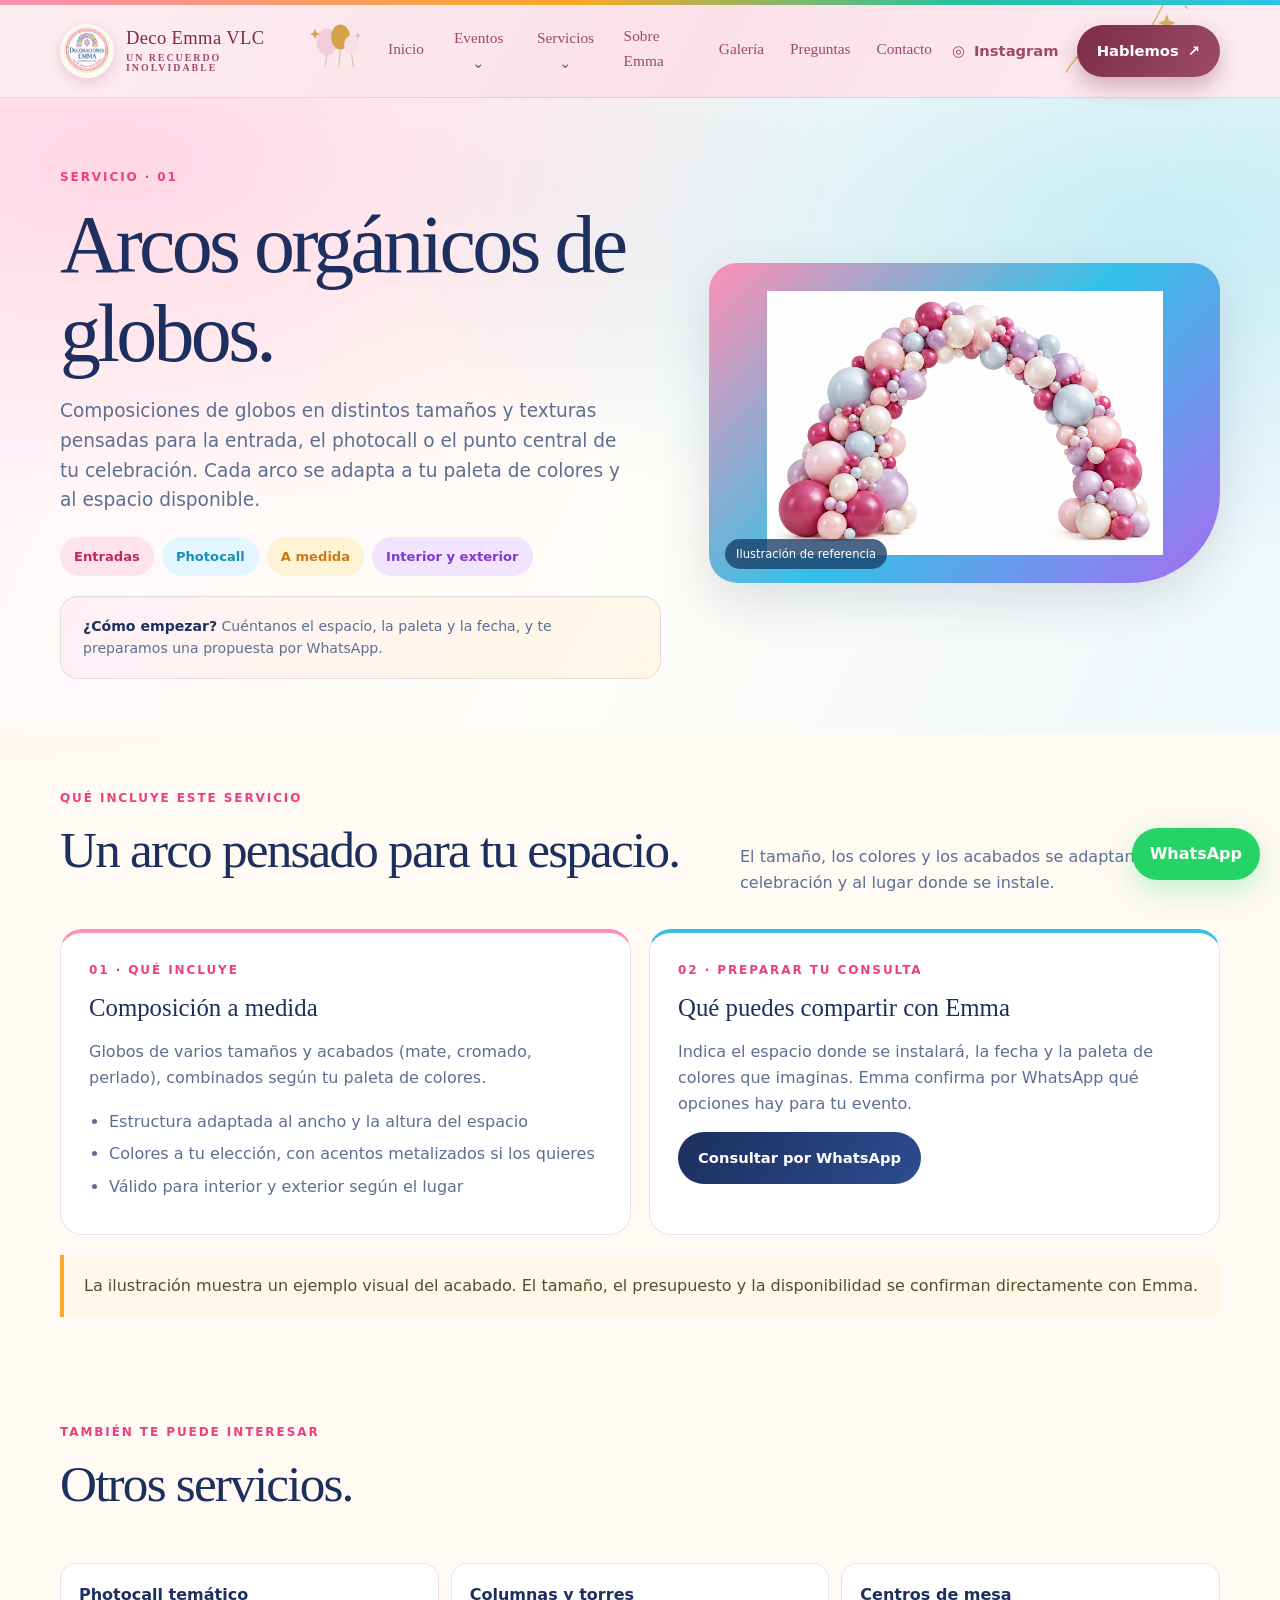
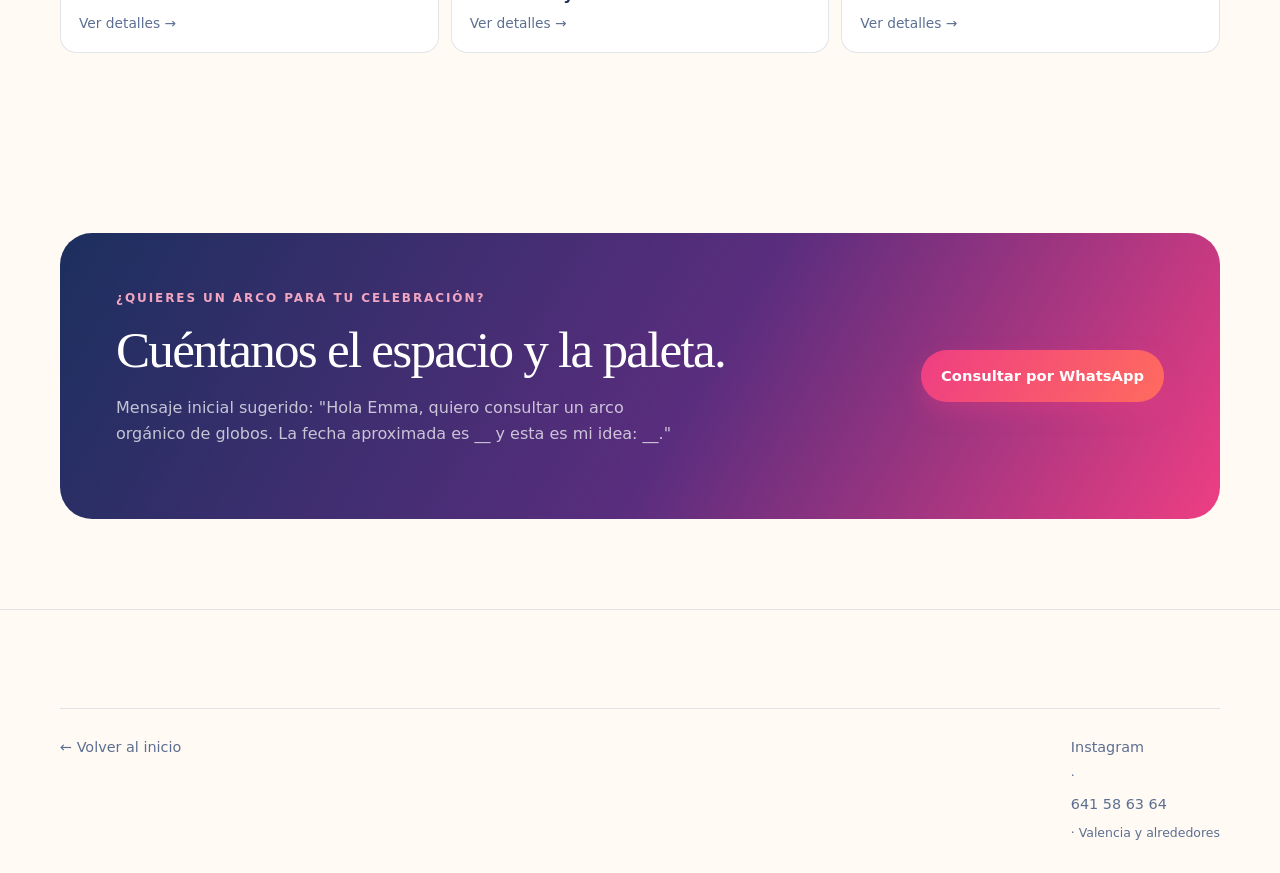
==== commit b1154851: "Cabecera premium: paleta vino/dorado, tipografía serif y detalles finos Rediseño completo de la cabe" ====
--- a/arcos-organicos.html
+++ b/arcos-organicos.html
@@ -1,6 +1,6 @@
 <!doctype html><html lang="es"><head><meta charset="utf-8"><meta name="viewport" content="width=device-width,initial-scale=1"><title>Arcos orgánicos de globos en Valencia | Deco Emma VLC</title><meta name="description" content="Arcos orgánicos de globos a medida para la entrada o el photocall de tu celebración en Valencia."><link rel="icon" href="logo.png"><link rel="stylesheet" href="assets/css/styles.css"></head><body>
 <div class="topbar"><div class="container topbar-inner"><span>Deco Emma VLC · decoración con globos en Valencia</span><a href="https://www.instagram.com/deco_emma_vlc/" target="_blank" rel="noopener noreferrer">Ver Instagram</a></div></div>
-<header class="site-header"><div class="container nav"><a class="brand" href="index.html"><img src="logo.png" alt="Logo Deco Emma VLC"><span class="brand-name">Deco Emma VLC<span>un recuerdo inolvidable</span></span></a><button class="menu-toggle" aria-label="Abrir menú" aria-expanded="false">☰</button><nav class="nav-links" aria-label="Navegación principal"><a href="index.html">Inicio</a><a href="index.html#categorias">Categorías</a><a href="index.html#servicios">Servicios</a><a href="sobre-emma.html">Sobre Emma</a><a href="index.html#inspiracion">Galería</a><a href="index.html#preguntas">Preguntas</a><a href="#contacto">Contacto</a></nav><div class="nav-ctas"><a class="btn btn-soft" href="https://www.instagram.com/deco_emma_vlc/" target="_blank" rel="noopener noreferrer">Instagram</a><a class="btn btn-pink" href="https://wa.me/34641586364?text=Hola%20Emma%2C%20quiero%20consultar%20un%20arco%20org%C3%A1nico%20de%20globos." target="_blank" rel="noopener noreferrer">WhatsApp</a></div></div></header>
+<header class="site-header"><div class="container nav"><a class="brand" href="index.html"><img src="logo.png" alt="Logo Deco Emma VLC"><span class="brand-name">Deco Emma VLC<span>un recuerdo inolvidable</span></span></a><button class="menu-toggle" aria-label="Abrir menú" aria-expanded="false">☰</button><nav class="nav-links" aria-label="Navegación principal"><a href="index.html">Inicio</a><a href="index.html#categorias">Categorías</a><a href="index.html#servicios">Servicios</a><a href="sobre-emma.html">Sobre Emma</a><a href="index.html#inspiracion">Galería</a><a href="index.html#preguntas">Preguntas</a><a href="#contacto">Contacto</a></nav><div class="nav-ctas"><a class="btn btn-soft" href="https://www.instagram.com/deco_emma_vlc/" target="_blank" rel="noopener noreferrer">Instagram</a><a class="btn btn-pink" href="https://wa.me/34641586364?text=Hola%20Emma%2C%20quiero%20consultar%20un%20arco%20org%C3%A1nico%20de%20globos." target="_blank" rel="noopener noreferrer">Hablemos</a></div></div></header>
 <main>
 
 <section class="page-hero"><div class="container page-hero-grid"><div><div class="kicker">Servicio · 01</div><h1>Arcos orgánicos de globos.</h1><p class="lead">Composiciones de globos en distintos tamaños y texturas pensadas para la entrada, el photocall o el punto central de tu celebración. Cada arco se adapta a tu paleta de colores y al espacio disponible.</p><div class="chips"><span class="chip">Entradas</span><span class="chip">Photocall</span><span class="chip">A medida</span><span class="chip">Interior y exterior</span></div><div class="detail-hero-note"><strong>¿Cómo empezar?</strong> Cuéntanos el espacio, la paleta y la fecha, y te preparamos una propuesta por WhatsApp.</div></div><div class="page-hero-art illustration"><img src="assets/images/arco-organico.png" alt="Arco orgánico de globos en tonos pastel para la entrada de una celebración"></div></div></section>
--- a/assets/css/styles.css
+++ b/assets/css/styles.css
@@ -9,6 +9,9 @@
   --sky: #33c1e8;
   --mint: #22c39e;
   --lilac: #a86cf0;
+  --wine: #7c2d4a;
+  --wine-soft: #9c4a68;
+  --blush: #fdeef2;
   --cream: #fffaf3;
   --white: #ffffff;
   --line: rgba(28,47,94,.12);
@@ -24,18 +27,31 @@
 button, a { -webkit-tap-highlight-color: transparent; }
 :focus-visible { outline: 3px solid var(--pink-deep); outline-offset: 4px; }
 .container { width: min(1160px, calc(100% - 40px)); margin: 0 auto; }
-.topbar { background: linear-gradient(90deg,var(--pink-deep),var(--lilac) 55%,var(--sky)); color: #fff; font-size: .78rem; letter-spacing: .06em; }
-.topbar-inner { display:flex; justify-content:space-between; align-items:center; min-height:34px; gap:16px; }
-.topbar a { color:#fff; text-decoration: underline; text-underline-offset: 3px; }
-.site-header { position: sticky; top:0; z-index:20; background: rgba(255,253,248,.94); backdrop-filter: blur(14px); border-bottom: 1px solid var(--line); }
-.nav { min-height: 82px; display:flex; align-items:center; justify-content:space-between; gap:20px; }
-.brand { display:flex; align-items:center; gap:12px; min-width: 210px; }
-.brand img { width:54px; height:54px; object-fit:cover; border-radius:50%; }
-.brand-name { font-family: Georgia, serif; font-size:1.12rem; letter-spacing:.05em; line-height:1.05; }
-.brand-name span { display:block; color:var(--pink-deep); font-size:.67rem; font-family:inherit; letter-spacing:.17em; margin-top:5px; }
-.nav-links { display:flex; align-items:center; gap:22px; font-size:.91rem; color:var(--muted); }
-.nav-links a:hover { color:var(--pink-deep); }
-.nav-ctas { display:flex; align-items:center; gap:10px; }
+.topbar { background: linear-gradient(90deg,var(--pink) 0%,var(--gold) 45%,var(--mint) 75%,var(--sky) 100%); height:5px; padding:0; }
+.topbar-inner { display:none; }
+.site-header { position: sticky; top:0; z-index:20; background: linear-gradient(120deg,var(--blush),#fbe0e8 55%,#fdeef1); border-bottom: 1px solid rgba(124,45,74,.14); }
+.nav { min-height: 92px; display:flex; align-items:center; justify-content:space-between; gap:20px; position:relative; isolation:isolate; }
+.nav::after { content:""; position:absolute; right:-8px; top:50%; transform:translateY(-58%); width:170px; height:80px; background-image:url("data:image/svg+xml,%3Csvg xmlns='http://www.w3.org/2000/svg' viewBox='0 0 170 100'%3E%3Cpath d='M10 85 C 45 20, 85 92, 122 18 S 155 8, 162 4' stroke='%23c7921e' stroke-width='2' fill='none' opacity='0.55'/%3E%3Cpath d='M136 12 l3 8 8 3 -8 3 -3 8 -3-8-8-3 8-3z' fill='%23c7921e' opacity='0.65'/%3E%3Cpath d='M28 58 l2 6 6 2 -6 2 -2 6 -2-6-6-2 6-2z' fill='%23c7921e' opacity='0.55'/%3E%3Cpath d='M100 55 l2 5 5 2 -5 2 -2 5 -2-5-5-2 5-2z' fill='%23c7921e' opacity='0.45'/%3E%3C/svg%3E"); background-repeat:no-repeat; background-size:contain; pointer-events:none; z-index:-1; }
+.brand { display:flex; align-items:center; gap:12px; min-width: 210px; position:relative; padding-right:64px; }
+.brand::after { content:""; position:absolute; right:0; top:50%; transform:translateY(-54%); width:60px; height:52px; background-image:url("data:image/svg+xml,%3Csvg xmlns='http://www.w3.org/2000/svg' viewBox='0 0 120 100'%3E%3Cellipse cx='38' cy='38' rx='21' ry='27' fill='%23f0cdd9'/%3E%3Cellipse cx='65' cy='28' rx='19' ry='25' fill='%23d4a24a'/%3E%3Cellipse cx='87' cy='44' rx='15' ry='19' fill='%23f6e0e6'/%3E%3Cpath d='M38 65 L34 88' stroke='%23c9a37a' stroke-width='1.4' fill='none'/%3E%3Cpath d='M65 53 L61 88' stroke='%23c9a37a' stroke-width='1.4' fill='none'/%3E%3Cpath d='M87 63 L91 88' stroke='%23c9a37a' stroke-width='1.4' fill='none'/%3E%3Cpath d='M14 12 l3 7 7 3 -7 3 -3 7 -3-7-7-3 7-3z' fill='%23d4a24a'/%3E%3Cpath d='M100 18 l2 5 5 2 -5 2 -2 5 -2-5-5-2 5-2z' fill='%23e7b8c9'/%3E%3C/svg%3E"); background-repeat:no-repeat; background-size:contain; pointer-events:none; }
+.brand img { width:54px; height:54px; object-fit:cover; border-radius:50%; box-shadow:0 4px 14px rgba(124,45,74,.18); }
+.brand-name { font-family: Georgia, serif; font-size:1.16rem; letter-spacing:.02em; line-height:1.05; color:var(--wine); }
+.brand-name span { display:block; color:var(--wine-soft); font-size:.62rem; font-family:inherit; letter-spacing:.2em; margin-top:5px; font-weight:700; text-transform:uppercase; }
+.nav-links { display:flex; align-items:center; gap:26px; font-size:.96rem; color:var(--wine-soft); font-family:Georgia,serif; }
+.nav-links a { position:relative; padding-bottom:4px; }
+.nav-links a:hover { color:var(--wine); }
+.nav-links a::after { content:""; position:absolute; left:0; right:100%; bottom:0; height:2px; background:var(--wine); border-radius:2px; transition:right .22s ease; }
+.nav-links a:hover::after, .nav-links a.active::after { right:0; }
+.nav-links a.active { color:var(--wine); font-weight:700; }
+.nav-category > button { font-family:Georgia,serif; font-size:.96rem; color:var(--wine-soft); }
+.nav-ctas { display:flex; align-items:center; gap:18px; }
+.nav-ctas .btn-soft { background:none; border:0; color:var(--wine-soft); font-weight:700; padding:0; }
+.nav-ctas .btn-soft:hover { color:var(--wine); }
+.nav-ctas .btn-soft::before { content:"◎ "; }
+.nav-ctas .btn-pink { background:linear-gradient(120deg,var(--wine),var(--wine-soft)); box-shadow:0 10px 22px rgba(124,45,74,.32); }
+.nav-ctas .btn-pink::after { content:" ↗"; }
+@media (max-width:1200px) { .nav::after { display:none; } }
+@media (max-width:900px) { .brand { padding-right:0; min-width:0; } .brand::after { display:none; } }
 .menu-toggle { display:none; border:1px solid var(--line); background:var(--white); color:var(--ink); padding:10px 12px; border-radius:12px; font-size:1.1rem; }
 .btn { display:inline-flex; justify-content:center; align-items:center; gap:9px; border:0; border-radius:999px; padding:14px 20px; font-weight:700; font-size:.92rem; transition: transform .2s ease, box-shadow .2s ease, background .2s ease; cursor:pointer; }
 .btn:hover { transform:translateY(-2px) scale(1.02); box-shadow:0 14px 28px rgba(28,47,94,.22); }
@@ -226,7 +242,7 @@
 .modal-close { position:absolute; top:18px; right:20px; width:42px; height:42px; border:0; border-radius:50%; background:#fff; color:var(--ink); font-size:1.5rem; cursor:pointer; }
 .reveal { animation:rise .65s ease both; }
 @keyframes rise { from { opacity:0; transform:translateY(16px); } to { opacity:1; transform:none; } }
-@media (max-width:900px) { .nav-links { gap:12px; } .nav-ctas .btn-soft { display:none; } .hero-grid,.page-hero-grid,.split { grid-template-columns:1fr; } .hero-grid { gap:27px; } .hero-copy { max-width:760px; } .hero h1 { max-width:760px; font-size:clamp(3.2rem,7vw,4.5rem); } .hero-banner { min-height:500px; } .hero-visual { min-height:380px; } .hero-image { height:380px; } .category-grid { grid-template-columns:repeat(2,1fr); } .steps { grid-template-columns:1fr; } .footer-grid { grid-template-columns:1fr 1fr; } }
+@media (max-width:900px) { .menu-toggle { display:block; } .nav-links { display:none; position:absolute; left:14px; right:14px; top:76px; flex-direction:column; align-items:stretch; gap:6px; padding:14px; background:#fff; border:1px solid var(--line); border-radius:18px; box-shadow:var(--shadow); } .nav-links.open { display:flex; } .nav-links a::after { display:none; } .nav-category > button { width:100%; text-align:left; padding:10px 0; } .category-menu { position:static; box-shadow:none; border:0; padding:0 0 4px 12px; min-width:0; } .nav-category.open .category-menu { display:block; } .nav-ctas { margin-left:auto; } .nav-ctas .btn-soft { display:none; } .hero-grid,.page-hero-grid,.split { grid-template-columns:1fr; } .hero-grid { gap:27px; } .hero-copy { max-width:760px; } .hero h1 { max-width:760px; font-size:clamp(3.2rem,7vw,4.5rem); } .hero-banner { min-height:500px; } .hero-visual { min-height:380px; } .hero-image { height:380px; } .category-grid { grid-template-columns:repeat(2,1fr); } .steps { grid-template-columns:1fr; } .footer-grid { grid-template-columns:1fr 1fr; } }
 @media (max-width:680px) { .container { width:min(100% - 28px,1160px); } .topbar-inner { font-size:.67rem; } .topbar-inner span { display:none; } .nav { min-height:70px; } .brand img { width:46px; height:46px; } .brand { min-width:0; } .brand-name { font-size:1rem; } .menu-toggle { display:block; } .nav-links { display:none; position:absolute; left:14px; right:14px; top:76px; flex-direction:column; align-items:stretch; padding:14px; background:#fff; border:1px solid var(--line); border-radius:18px; box-shadow:var(--shadow); } .nav-links.open { display:flex; } .nav-category > button { width:100%; text-align:left; padding:10px 0; } .category-menu { position:static; box-shadow:none; border:0; padding:0 0 4px 12px; min-width:0; } .nav-category.open .category-menu { display:block; } .nav-ctas { margin-left:auto; } .nav-ctas .btn-pink { padding:11px 14px; font-size:.8rem; } .hero { padding:18px 0 42px; } .hero-grid { display:flex; flex-direction:column; align-items:stretch; gap:0; } .hero-banner { order:0; min-height:clamp(300px,88vw,390px); width:100%; margin-bottom:25px; border-radius:22px 22px 72px 22px; } .hero-copy { order:1; padding:0 3px; } .hero .eyebrow { font-size:.68rem; } .hero h1 { font-size:clamp(2.55rem,11vw,3.35rem); line-height:1.01; margin:9px 0 13px; max-width:14ch; } .hero .lead { font-size:1rem; line-height:1.5; margin-bottom:0; } .hero-actions { margin-top:18px; gap:9px; } .hero-actions .btn { flex:1 1 100%; min-height:50px; } .hero-event-links { margin-top:18px; gap:10px 17px; } .hero-event-links a { font-size:.82rem; } .hero-proof { margin-top:19px; padding-top:15px; } .hero-slide-copy { left:18px; bottom:22px; width:calc(100% - 36px); } .hero-slide-copy .eyebrow { font-size:.64rem; margin-bottom:8px; } .hero-slide-copy h2 { font-size:clamp(1.65rem,7vw,2.15rem); max-width:15ch; margin-bottom:6px; } .hero-slide-copy p { font-size:.85rem; line-height:1.35; max-width:29ch; } .hero-photo-label { left:13px; top:13px; font-size:.65rem; padding:7px 10px; } .hero-controls { right:13px; bottom:13px; } .hero-controls button { width:39px; height:39px; } .hero-dots { top:16px; right:14px; } .section { padding:65px 0; } .section-head { display:block; } .section-head p { margin-top:14px; } .category-grid { grid-template-columns:1fr; } .category-card { min-height:250px; } .gallery { display:grid; grid-template-columns:1fr 1fr; } .gallery figure, .gallery figure:nth-child(1), .gallery figure:nth-child(2), .gallery figure:nth-child(3), .gallery figure:nth-child(n+4) { grid-column:span 1; grid-row:span 1; min-height:190px; } .gallery figure:nth-child(1) { grid-column:span 2; min-height:270px; } .soft-panel { padding:26px; } .cta-band { padding:30px 24px; display:block; } .cta-band .btn { margin-top:14px; } .footer-grid { grid-template-columns:1fr; gap:24px; } .footer-bottom { display:block; } .footer-bottom span { display:block; margin-top:8px; } .wa-float { right:14px; bottom:14px; padding:11px 14px; font-size:.86rem; } }
 /* ---- Ampliación visual: cifras, servicios numerados, sobre Emma, Instagram, confianza ---- */
 .stats-bar { display:grid; grid-template-columns:repeat(4,1fr); gap:16px; margin-top:-46px; position:relative; z-index:3; }
@@ -324,25 +340,16 @@
 .zones-band { display:flex; flex-wrap:wrap; gap:10px; margin-top:18px; }
 .zones-band span { padding:8px 14px; border-radius:999px; background:#fff; border:1px solid var(--line); color:var(--muted); font-size:.82rem; }
 @media (max-width:900px) { .stats-bar,.trust-grid,.services-grid { grid-template-columns:repeat(2,1fr); } .about-split { grid-template-columns:1fr; } .about-photo,.about-photo img { min-height:300px; } .insta-grid { grid-template-columns:repeat(3,1fr); } .mini-gallery { grid-template-columns:repeat(2,1fr); } }
-@media (max-width:680px) { .stats-bar,.trust-grid,.services-grid,.insta-grid,.mini-gallery { grid-template-columns:repeat(2,1fr); } .stats-bar { margin-top:22px; gap:10px; } .stat-card { padding:16px 12px; } .stat-card strong { font-size:1.4rem; } .timeline-band { border-radius:26px; padding:46px 0; } .insta-head { display:block; } }
-/* ---- Elementos decorativos flotantes (globos, tarta) ---- */
-.decor-img { position:absolute; pointer-events:none; mix-blend-mode:multiply; filter:drop-shadow(0 14px 20px rgba(25,61,103,.1)); z-index:1; user-select:none; }
-.hero-copy { position:relative; }
-.decor-balloons-hero { width:118px; top:-38px; right:-6px; transform:rotate(8deg); }
-.decor-cake-panel { width:170px; right:-46px; bottom:-40px; transform:rotate(-4deg); }
-.page-hero-art img.decor-cake-corner { width:150px; height:auto; right:-8px; top:-30px; transform:rotate(6deg); }
-.page-hero-art img.decor-balloons-corner { width:130px; height:auto; left:-20px; bottom:-28px; transform:rotate(-10deg); }
-.page-hero-art img.decor-cupcakes-corner { width:170px; height:auto; left:-30px; bottom:-26px; transform:rotate(-6deg); }
-.page-hero-art img.decor-piniata-corner { width:150px; height:auto; left:-28px; bottom:-30px; transform:rotate(-8deg); }
-.page-hero-art img.decor-giftbox-corner { width:150px; height:auto; right:-24px; bottom:-28px; transform:rotate(6deg); }
-.page-hero-art img.decor-babyshoes-corner { width:140px; height:auto; right:-20px; top:-26px; transform:rotate(8deg); }
-.page-hero-art img.decor-cakepops-corner { width:150px; height:auto; right:-22px; top:-28px; transform:rotate(7deg); }
-.page-hero-art img.decor-teddybear-corner { width:120px; height:auto; right:-18px; top:-24px; transform:rotate(6deg); }
-.decor-bunting-divider { display:block; margin:0 auto 34px; width:min(640px,88%); mix-blend-mode:multiply; pointer-events:none; user-select:none; }
-@media (max-width:680px) { .decor-bunting-divider { width:100%; margin-bottom:20px; } }
+@media (max-width:680px) { .stats-bar,.insta-grid,.mini-gallery { grid-template-columns:repeat(2,1fr); } .trust-grid,.services-grid { grid-template-columns:1fr; } .stats-bar { margin-top:22px; gap:10px; } .stat-card { padding:16px 12px; } .stat-card strong { font-size:1.4rem; } .timeline-band { border-radius:26px; padding:46px 0; } .insta-head { display:block; } }
+@media (max-width:480px) { .stats-bar,.insta-grid { grid-template-columns:1fr 1fr; } .mini-gallery { grid-template-columns:1fr; } }
+/* ---- Pegatinas decorativas (en el flujo de la página, nunca sobre fotos) ---- */
+.decor-sticker-row { display:flex; padding:6px 0 8px; }
+.decor-sticker-row.align-start { justify-content:flex-start; }
+.decor-sticker-row.align-end { justify-content:flex-end; }
+.decor-sticker-row.align-center { justify-content:center; }
+.decor-sticker-row img { width:112px; height:auto; display:block; filter:drop-shadow(0 12px 22px rgba(28,47,94,.22)); }
+.decor-sticker-row.rotate-left img { transform:rotate(-7deg); }
+.decor-sticker-row.rotate-right img { transform:rotate(7deg); }
 .decor-banner-img { display:block; margin:26px auto 0; width:min(560px,86%); mix-blend-mode:multiply; pointer-events:none; user-select:none; }
-.soft-panel { position:relative; overflow:visible; }
-.page-hero-art { overflow:visible; }
-@media (max-width:900px) { .decor-balloons-hero { width:100px; top:-14px; right:2%; } .decor-cake-panel { width:120px; right:-20px; bottom:-24px; } .decor-cake-corner,.decor-balloons-corner { width:96px; } }
-@media (max-width:680px) { .decor-img { display:none; } .decor-banner-img { width:100%; margin-top:16px; } }
+@media (max-width:680px) { .decor-sticker-row img { width:82px; } .decor-banner-img { width:100%; margin-top:16px; } }
 @media (prefers-reduced-motion:reduce) { *,*::before,*::after { animation-duration:.01ms!important; transition-duration:.01ms!important; scroll-behavior:auto!important; } }
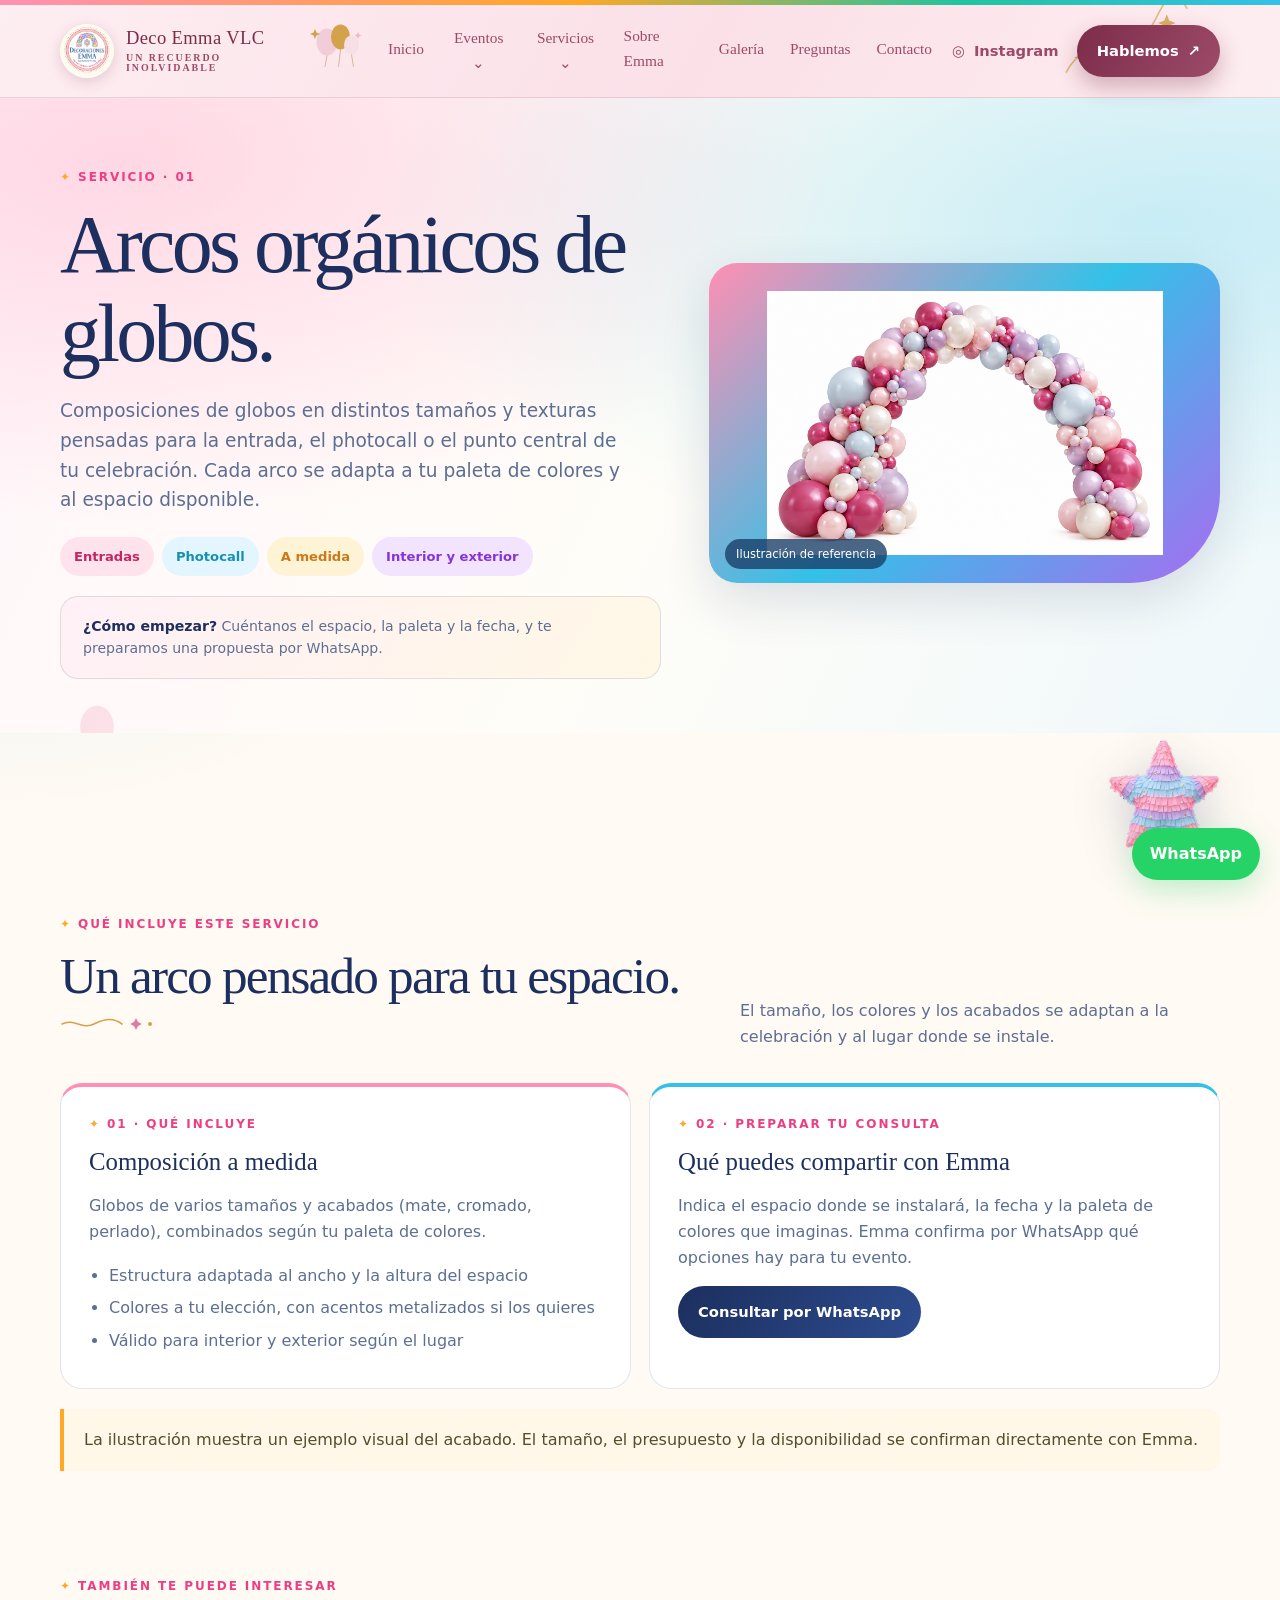
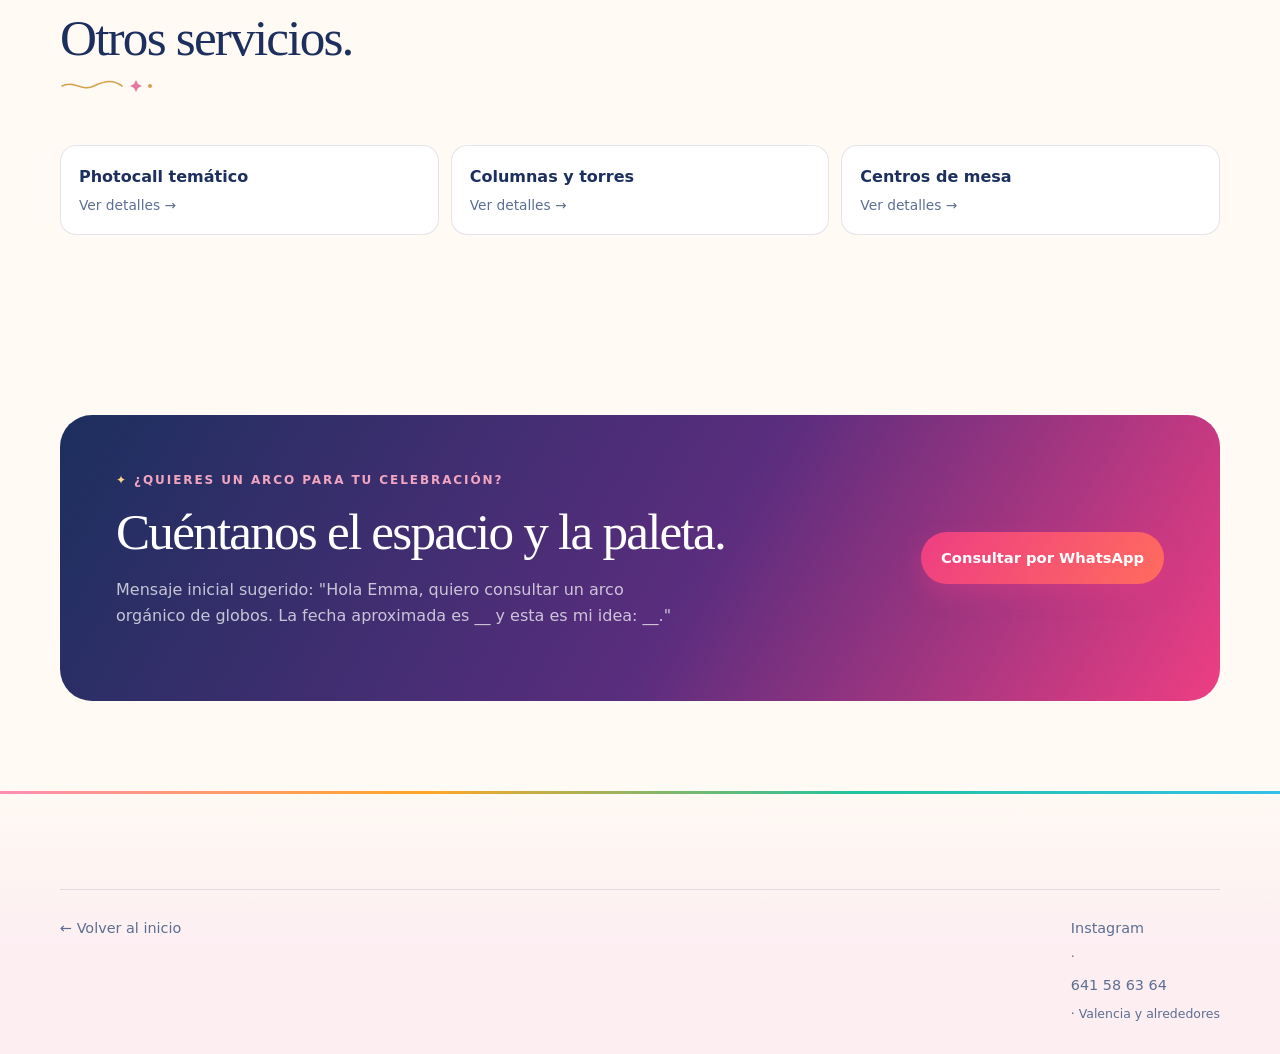
==== commit 937bc532: "Capa premium: animaciones, vida y decoración repartida por la web - Aparición escalonada de tarjetas" ====
--- a/arcos-organicos.html
+++ b/arcos-organicos.html
@@ -5,6 +5,7 @@
 
 <section class="page-hero"><div class="container page-hero-grid"><div><div class="kicker">Servicio · 01</div><h1>Arcos orgánicos de globos.</h1><p class="lead">Composiciones de globos en distintos tamaños y texturas pensadas para la entrada, el photocall o el punto central de tu celebración. Cada arco se adapta a tu paleta de colores y al espacio disponible.</p><div class="chips"><span class="chip">Entradas</span><span class="chip">Photocall</span><span class="chip">A medida</span><span class="chip">Interior y exterior</span></div><div class="detail-hero-note"><strong>¿Cómo empezar?</strong> Cuéntanos el espacio, la paleta y la fecha, y te preparamos una propuesta por WhatsApp.</div></div><div class="page-hero-art illustration"><img src="assets/images/arco-organico.png" alt="Arco orgánico de globos en tonos pastel para la entrada de una celebración"></div></div></section>
 
+<div class="container"><div class="decor-sticker-row align-end rotate-right"><img src="assets/images/decor/decor-piniata-t.png" alt="" aria-hidden="true"></div></div>
 <section class="section section-tight"><div class="container"><div class="section-head"><div><div class="kicker">Qué incluye este servicio</div><h2>Un arco pensado para tu espacio.</h2></div><p>El tamaño, los colores y los acabados se adaptan a la celebración y al lugar donde se instale.</p></div><div class="detail-grid"><article class="detail-card"><div class="kicker">01 · Qué incluye</div><h3>Composición a medida</h3><p>Globos de varios tamaños y acabados (mate, cromado, perlado), combinados según tu paleta de colores.</p><ul><li>Estructura adaptada al ancho y la altura del espacio</li><li>Colores a tu elección, con acentos metalizados si los quieres</li><li>Válido para interior y exterior según el lugar</li></ul></article><article class="detail-card"><div class="kicker">02 · Preparar tu consulta</div><h3>Qué puedes compartir con Emma</h3><p>Indica el espacio donde se instalará, la fecha y la paleta de colores que imaginas. Emma confirma por WhatsApp qué opciones hay para tu evento.</p><a class="btn btn-primary" href="https://wa.me/34641586364?text=Hola%20Emma%2C%20quiero%20consultar%20un%20arco%20org%C3%A1nico%20de%20globos.%20La%20fecha%20aproximada%20es%20__%20y%20esta%20es%20mi%20idea%3A%20__" target="_blank" rel="noopener noreferrer">Consultar por WhatsApp</a></article></div><p class="honest-note" style="margin-top:20px">La ilustración muestra un ejemplo visual del acabado. El tamaño, el presupuesto y la disponibilidad se confirman directamente con Emma.</p></div></section>
 
 <section class="section" style="padding-top:0"><div class="container"><div class="section-head"><div><div class="kicker">También te puede interesar</div><h2>Otros servicios.</h2></div></div><div class="related-grid"><a class="related-link" href="photocall-tematico.html">Photocall temático<span>Ver detalles →</span></a><a class="related-link" href="columnas-torres.html">Columnas y torres<span>Ver detalles →</span></a><a class="related-link" href="centros-mesa.html">Centros de mesa<span>Ver detalles →</span></a></div></div></section>
--- a/assets/css/styles.css
+++ b/assets/css/styles.css
@@ -352,4 +352,75 @@
 .decor-sticker-row.rotate-right img { transform:rotate(7deg); }
 .decor-banner-img { display:block; margin:26px auto 0; width:min(560px,86%); mix-blend-mode:multiply; pointer-events:none; user-select:none; }
 @media (max-width:680px) { .decor-sticker-row img { width:82px; } .decor-banner-img { width:100%; margin-top:16px; } }
-@media (prefers-reduced-motion:reduce) { *,*::before,*::after { animation-duration:.01ms!important; transition-duration:.01ms!important; scroll-behavior:auto!important; } }
+/* ---- Capa premium: animación, vida y decoración repartida ---- */
+body { overflow-x:clip; }
+main > section { position:relative; }
+
+/* Globos que ascienden al fondo del hero (por detrás de textos y fotos) */
+.hero-grid, .page-hero .container { position:relative; z-index:1; }
+.hero::after, .page-hero::after { content:""; position:absolute; inset:0; z-index:0; pointer-events:none; opacity:.45;
+  background-image:
+    url("data:image/svg+xml,%3Csvg xmlns='http://www.w3.org/2000/svg' viewBox='0 0 60 110'%3E%3Cellipse cx='30' cy='30' rx='22' ry='28' fill='%23f7c3d4'/%3E%3Cpath d='M30 58 C 26 75, 36 85, 30 108' stroke='%23d9a7b8' stroke-width='1.4' fill='none'/%3E%3C/svg%3E"),
+    url("data:image/svg+xml,%3Csvg xmlns='http://www.w3.org/2000/svg' viewBox='0 0 60 110'%3E%3Cellipse cx='30' cy='30' rx='22' ry='28' fill='%23f3d9a3'/%3E%3Cpath d='M30 58 C 34 75, 24 85, 30 108' stroke='%23d8bf8a' stroke-width='1.4' fill='none'/%3E%3C/svg%3E"),
+    url("data:image/svg+xml,%3Csvg xmlns='http://www.w3.org/2000/svg' viewBox='0 0 60 110'%3E%3Cellipse cx='30' cy='30' rx='22' ry='28' fill='%23cfe6f3'/%3E%3Cpath d='M30 58 C 26 75, 36 85, 30 108' stroke='%23a9c9da' stroke-width='1.4' fill='none'/%3E%3C/svg%3E"),
+    url("data:image/svg+xml,%3Csvg xmlns='http://www.w3.org/2000/svg' viewBox='0 0 60 110'%3E%3Cellipse cx='30' cy='30' rx='22' ry='28' fill='%23e3d3f5'/%3E%3Cpath d='M30 58 C 34 75, 24 85, 30 108' stroke='%23c2afd9' stroke-width='1.4' fill='none'/%3E%3C/svg%3E");
+  background-repeat:no-repeat;
+  background-size:46px 84px, 38px 70px, 42px 77px, 34px 62px;
+  background-position:6% 110%, 38% 120%, 64% 115%, 94% 125%;
+  animation:balloons-rise 22s linear infinite; }
+@keyframes balloons-rise {
+  0% { background-position:6% 115%, 38% 125%, 64% 120%, 94% 130%; }
+  100% { background-position:10% -40%, 34% -55%, 68% -45%, 90% -60%; } }
+
+/* Pegatinas flotando */
+.decor-sticker-row img { --rot:0deg; animation:sticker-float 6s ease-in-out infinite; }
+.decor-sticker-row.rotate-left img { --rot:-7deg; transform:none; }
+.decor-sticker-row.rotate-right img { --rot:7deg; transform:none; animation-delay:-3s; }
+@keyframes sticker-float {
+  0%,100% { transform:translateY(0) rotate(var(--rot)); }
+  50% { transform:translateY(-12px) rotate(calc(var(--rot) + 3deg)); } }
+
+/* Decoración en los márgenes laterales (solo pantallas anchas, fuera del contenido) */
+.gutter-decor { position:absolute; z-index:0; width:118px; pointer-events:none; display:none; animation:sticker-float 7s ease-in-out infinite; filter:drop-shadow(0 12px 20px rgba(124,45,74,.18)); }
+.gutter-decor img { width:100%; height:auto; display:block; }
+.gutter-decor.left { left:calc(50% - 580px - 150px); --rot:-8deg; }
+.gutter-decor.right { right:calc(50% - 580px - 150px); --rot:8deg; animation-delay:-3.5s; }
+.gutter-decor.balloons { height:120px; background:url("data:image/svg+xml,%3Csvg xmlns='http://www.w3.org/2000/svg' viewBox='0 0 120 130'%3E%3Cellipse cx='40' cy='40' rx='24' ry='30' fill='%23f0bfd0'/%3E%3Cellipse cx='72' cy='30' rx='22' ry='28' fill='%23e2b660'/%3E%3Cellipse cx='92' cy='56' rx='17' ry='22' fill='%23e7dcf6'/%3E%3Cpath d='M40 70 Q 44 95 58 124' stroke='%23c9a37a' stroke-width='1.4' fill='none'/%3E%3Cpath d='M72 58 Q 66 95 58 124' stroke='%23c9a37a' stroke-width='1.4' fill='none'/%3E%3Cpath d='M92 78 Q 80 100 58 124' stroke='%23c9a37a' stroke-width='1.4' fill='none'/%3E%3Cpath d='M14 14 l3 7 7 3 -7 3 -3 7 -3-7-7-3 7-3z' fill='%23d4a24a'/%3E%3C/svg%3E") no-repeat center/contain; filter:none; }
+.gutter-decor.sparkles { height:110px; background:url("data:image/svg+xml,%3Csvg xmlns='http://www.w3.org/2000/svg' viewBox='0 0 120 120'%3E%3Cpath d='M60 10 l6 18 18 6 -18 6 -6 18 -6-18-18-6 18-6z' fill='%23d4a24a'/%3E%3Cpath d='M24 70 l4 11 11 4 -11 4 -4 11 -4-11-11-4 11-4z' fill='%23e7a1bb'/%3E%3Cpath d='M92 78 l3 8 8 3 -8 3 -3 8 -3-8-8-3 8-3z' fill='%23b8a2e0'/%3E%3Ccircle cx='96' cy='30' r='3' fill='%23d4a24a'/%3E%3Ccircle cx='30' cy='30' r='2.5' fill='%23f0bfd0'/%3E%3C/svg%3E") no-repeat center/contain; filter:none; animation:twinkle 3.2s ease-in-out infinite; }
+@keyframes twinkle { 0%,100% { opacity:.55; transform:scale(.94); } 50% { opacity:1; transform:scale(1.05); } }
+@media (min-width:1480px) { .gutter-decor { display:block; } }
+
+/* Aparición escalonada al hacer scroll */
+.js-anim { opacity:0; transform:translateY(26px) scale(.98); transition:opacity .75s ease, transform .75s cubic-bezier(.2,.7,.2,1); }
+.js-anim.in { opacity:1; transform:none; }
+
+/* Detalles premium en títulos */
+.kicker::before { content:"✦ "; color:var(--gold); }
+.section-head h2::after, .about-split h2::after { content:""; display:block; width:96px; height:14px; margin-top:14px; background:url("data:image/svg+xml,%3Csvg xmlns='http://www.w3.org/2000/svg' viewBox='0 0 96 14'%3E%3Cpath d='M2 7 C 14 1, 22 13, 34 7 S 54 1, 62 7' stroke='%23d4a24a' stroke-width='1.6' fill='none' stroke-linecap='round'/%3E%3Cpath d='M76 1 l2 4 4 2 -4 2 -2 4 -2-4-4-2 4-2z' fill='%23e07aa0'/%3E%3Ccircle cx='90' cy='7' r='2' fill='%23d4a24a'/%3E%3C/svg%3E") no-repeat left center/contain; }
+.cta-band .kicker::before { color:#ffd98a; }
+
+/* Botones con brillo */
+.btn-primary, .btn-pink { position:relative; overflow:hidden; isolation:isolate; }
+.btn-primary::before, .btn-pink::before { content:""; position:absolute; inset:0; z-index:-1; background:linear-gradient(110deg,transparent 30%,rgba(255,255,255,.4) 50%,transparent 70%); transform:translateX(-120%); transition:transform .8s ease; }
+.btn-primary:hover::before, .btn-pink:hover::before { transform:translateX(120%); }
+
+/* WhatsApp flotante con pulso */
+.wa-float { animation:wa-pulse 2.6s ease-out infinite; }
+@keyframes wa-pulse { 0% { box-shadow:0 10px 30px rgba(37,211,102,.28), 0 0 0 0 rgba(37,211,102,.45); } 70% { box-shadow:0 10px 30px rgba(37,211,102,.28), 0 0 0 16px rgba(37,211,102,0); } 100% { box-shadow:0 10px 30px rgba(37,211,102,.28), 0 0 0 0 rgba(37,211,102,0); } }
+
+/* Cabecera compacta al hacer scroll */
+.nav { transition:min-height .3s ease; }
+.site-header { transition:box-shadow .3s ease; }
+body.scrolled .site-header { box-shadow:0 12px 30px rgba(124,45,74,.12); }
+body.scrolled .nav { min-height:74px; }
+
+/* Fotos con zoom suave */
+.page-hero-art img, .about-photo img { transition:transform 1.2s cubic-bezier(.2,.7,.2,1); }
+.page-hero-art:hover img, .about-photo:hover img { transform:scale(1.04); }
+
+/* Pie de página premium */
+.footer { position:relative; border-top:0; background:linear-gradient(180deg,rgba(253,238,242,0),var(--blush) 60%); }
+.footer::before { content:""; position:absolute; top:0; left:0; right:0; height:3px; background:linear-gradient(90deg,var(--pink),var(--gold),var(--mint),var(--sky)); }
+.footer h3 { font-family:Georgia,serif; color:var(--wine); font-weight:500; font-size:1.1rem; }
+
+@media (prefers-reduced-motion:reduce) { *,*::before,*::after { animation-duration:.01ms!important; transition-duration:.01ms!important; scroll-behavior:auto!important; } .js-anim { opacity:1; transform:none; } }
